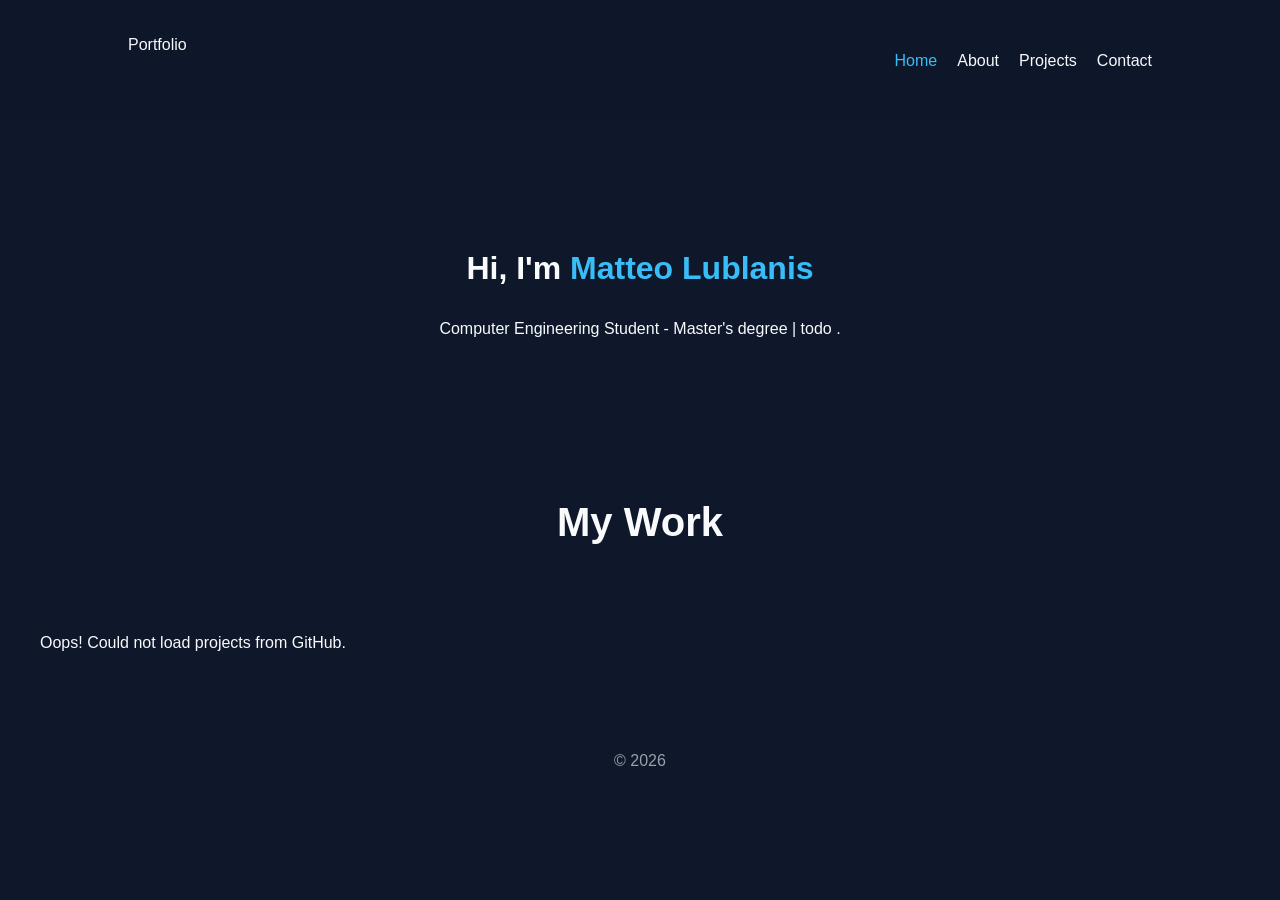
==== index.html @ 01027d6a "Fix navigation links in index.html" ====
<!DOCTYPE html>
<html lang="en">
<head>
    <meta charset="UTF-8">
    <meta name="viewport" content="width=device-width, initial-scale=1.0">
    <title>My Portfolio</title>
    <link rel="stylesheet" href="style.css">
</head>
<body>
    <nav>
        <div class="logo">Portfolio</div>
        <ul>
            <li><a href="index.html" class="highlight">Home</a></li>
            <li><a href="about.html">About</a></li>
            <li><a href="index.html">Projects</a></li>
            <li><a href="contact.html">Contact</a></li>
        </ul>
    </nav>

    <header id="about">
        <h1>Hi, I'm <span class="highlight">Matteo Lublanis</span></h1>
        <p>Computer Engineering Student - Master's degree | todo .</p>
    </header>

    <section id="projects">
        <h2>My Work</h2>
        <div id="project-grid" class="grid">
            <p class="loading">Fetching projects from external API...</p>
        </div>
    </section>

    <footer>
        <p>&copy; 2026 </p>
    </footer>

    <script src="script.js"></script>
</body>
</html>
---- style.css ----
:root {
    --bg: #0f172a;
    --card: #1e293b;
    --text: #f8fafc;
    --accent: #38bdf8;
}

#projects h2 {
    text-align: center;
    margin-bottom: 40px;
    font-size: 2.5rem;
}

body {
    font-family: 'Inter', sans-serif;
    background-color: var(--bg);
    color: var(--text);
    margin: 0;
    line-height: 1.6;
}

nav {
    display: flex;
    justify-content: space-between;
    padding: 2rem 10%;
    background: rgba(15, 23, 42, 0.9);
    position: sticky;
    top: 0;
}

nav ul { display: flex; list-style: none; gap: 20px; }
nav a { color: var(--text); text-decoration: none; font-weight: 500; }
nav a:hover { color: var(--accent); }

header {
    text-align: center;
    padding: 100px 20px;
}

.highlight { color: var(--accent); }

.grid {
    display: grid;
    grid-template-columns: repeat(auto-fit, minmax(300px, 1fr));
    gap: 30px;
    max-width: 1200px; 
    margin: 0 auto; 
    padding: 20px;
}

.card {
    background: var(--card);
    padding: 20px;
    border-radius: 12px;
    border: 1px solid #334155;
    transition: transform 0.3s ease;
}

.card:hover { transform: translateY(-5px); }

footer { text-align: center; padding: 40px; opacity: 0.6; }

.about-container {
    max-width: 900px;
    margin: 0 auto;
    padding: 60px 20px;
}

.about-hero {
    text-align: center;
    margin-bottom: 60px;
}

.bio-card {
    background: var(--card);
    padding: 40px;
    border-radius: 15px;
    border: 1px solid #334155;
    margin-bottom: 40px;
}

.skills-grid {
    display: grid;
    grid-template-columns: 1fr 1fr;
    gap: 20px;
}

.skill-category {
    background: rgba(56, 189, 248, 0.05);
    padding: 25px;
    border-radius: 12px;
    border: 1px dashed var(--accent);
}

.skill-category h3 {
    margin-top: 0;
    color: var(--accent);
}

.skill-category ul {
    list-style: "→ ";
    padding-left: 20px;
}

@media (max-width: 600px) {
    .skills-grid {
        grid-template-columns: 1fr;
    }
}
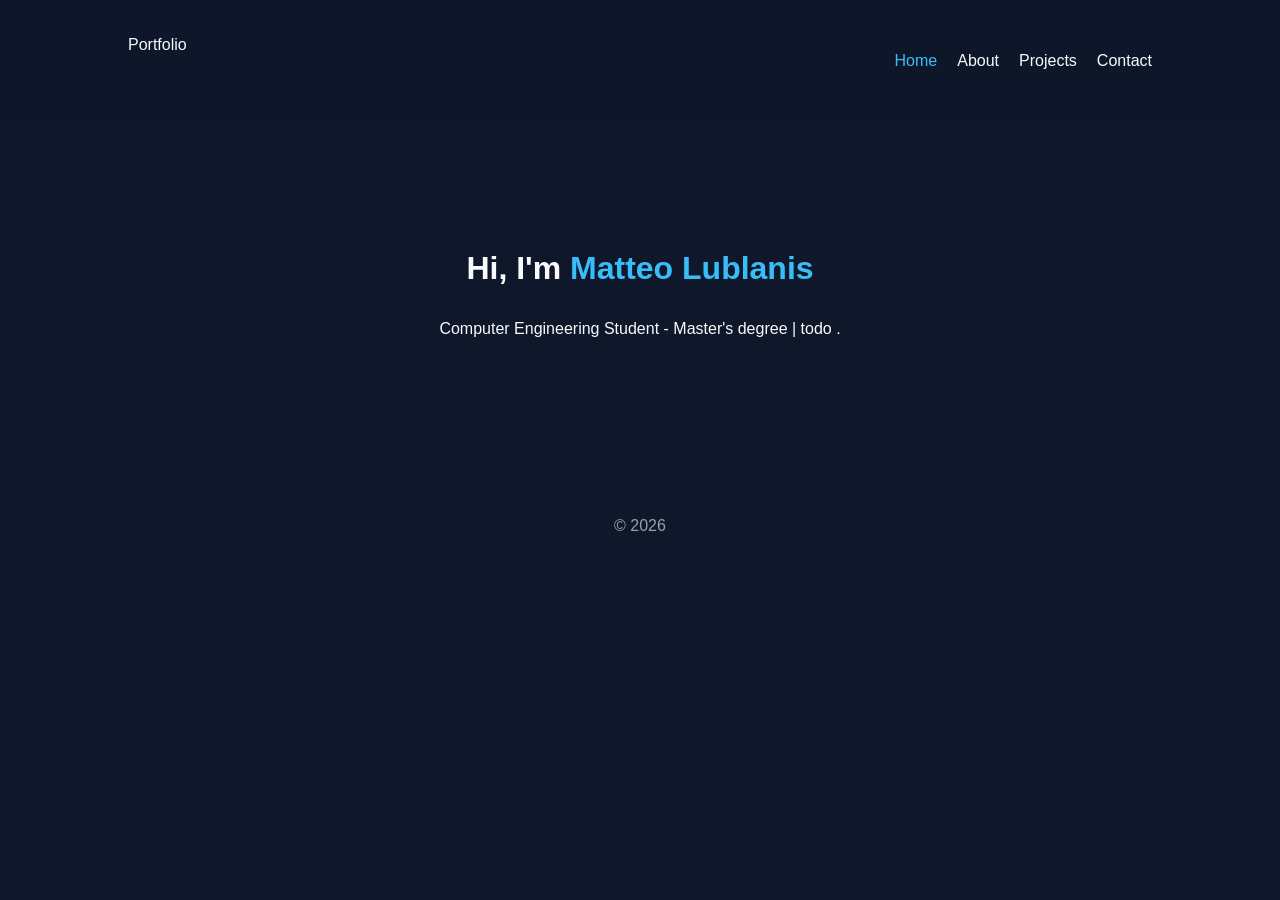
==== commit ab43407d: "Remove projects section from index.html Removed the projects section and loading message." ====
--- a/index.html
+++ b/index.html
@@ -21,14 +21,7 @@
         <h1>Hi, I'm <span class="highlight">Matteo Lublanis</span></h1>
         <p>Computer Engineering Student - Master's degree | todo .</p>
     </header>
-
-    <section id="projects">
-        <h2>My Work</h2>
-        <div id="project-grid" class="grid">
-            <p class="loading">Fetching projects from external API...</p>
-        </div>
-    </section>
-
+    
     <footer>
         <p>&copy; 2026 </p>
     </footer>
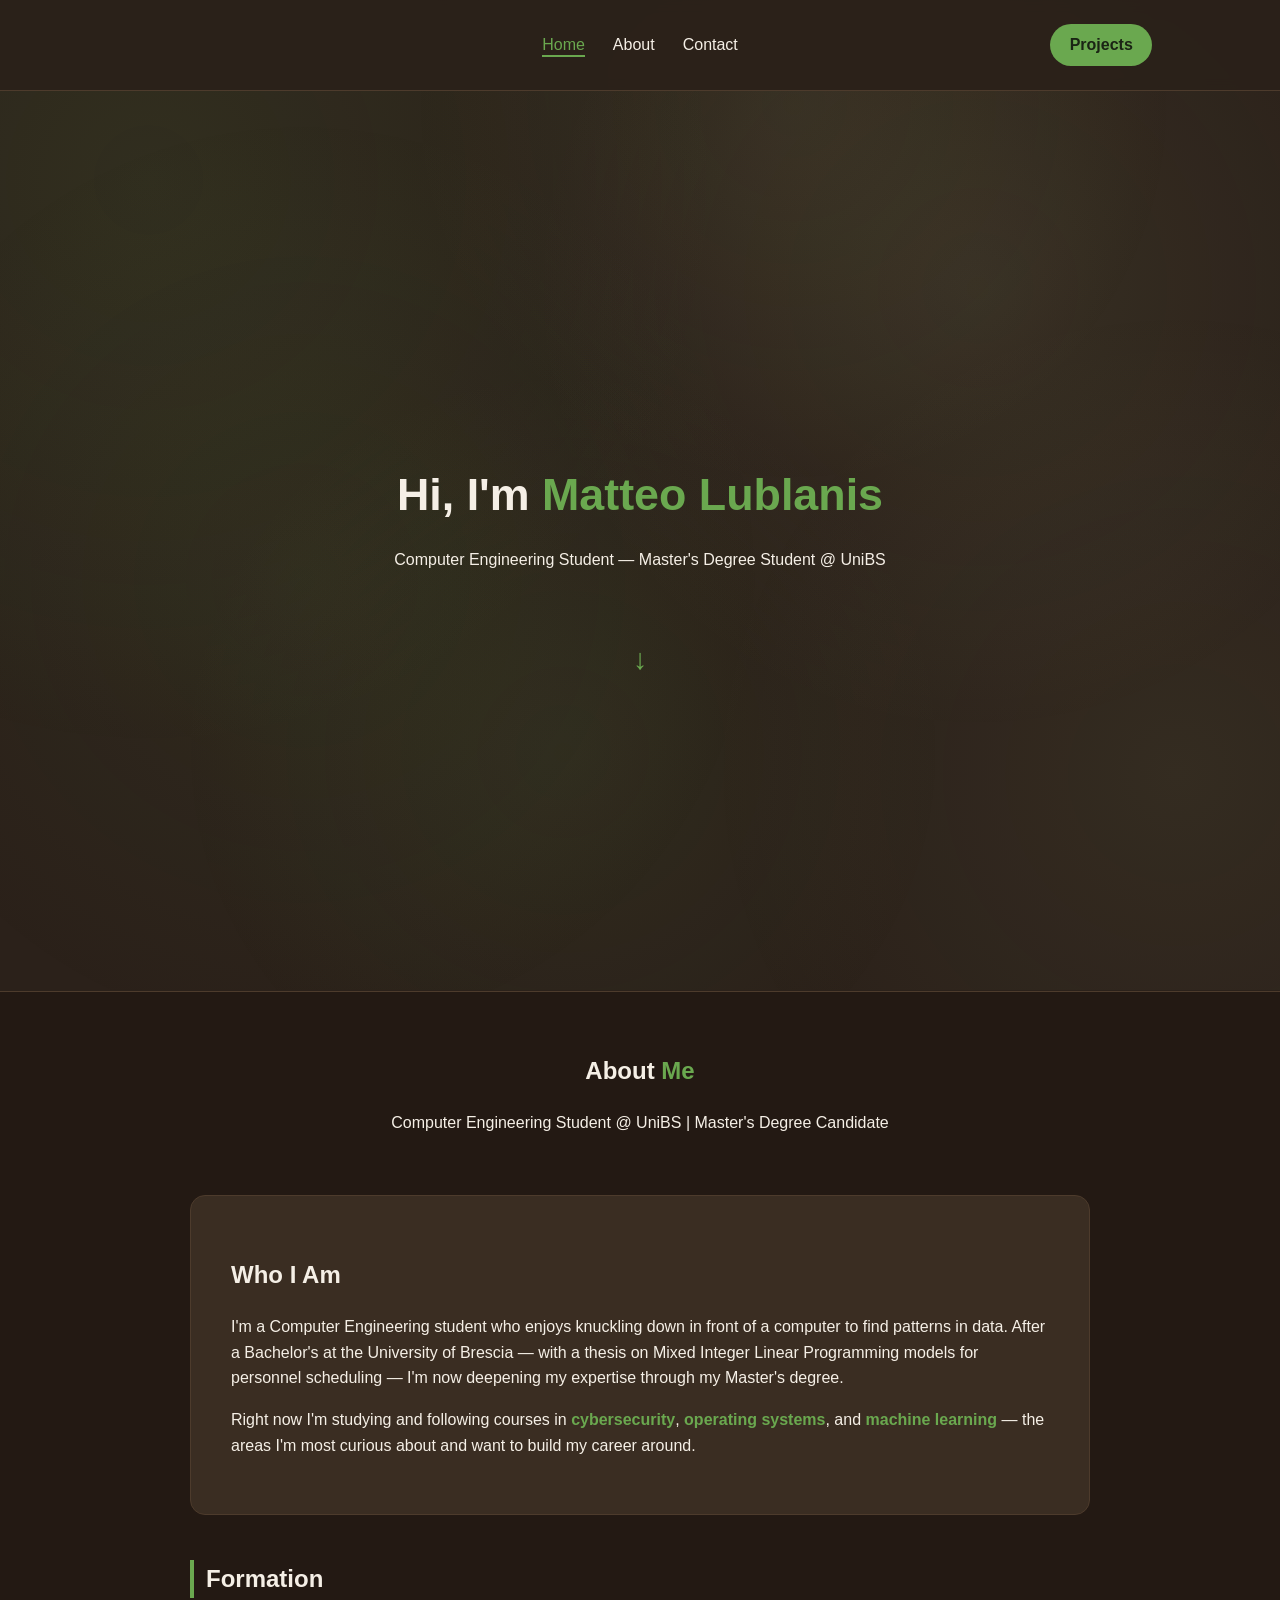
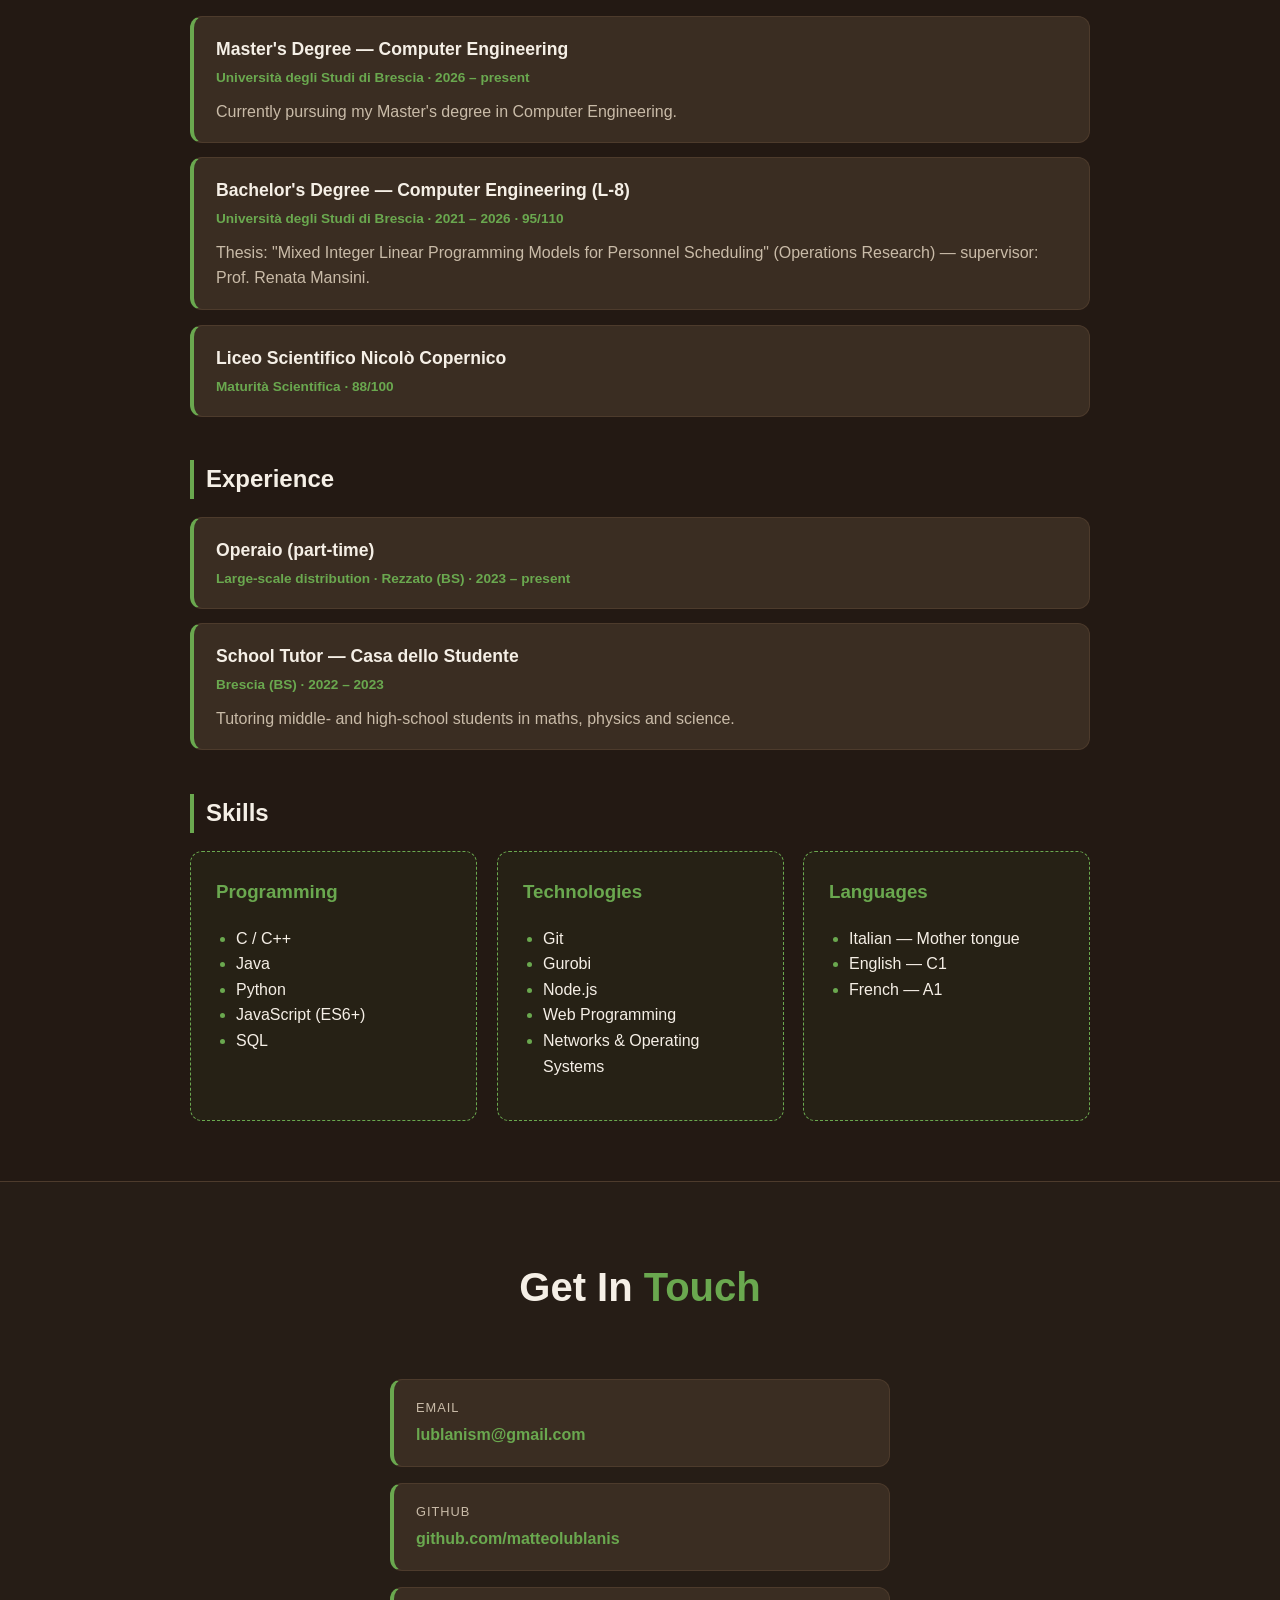
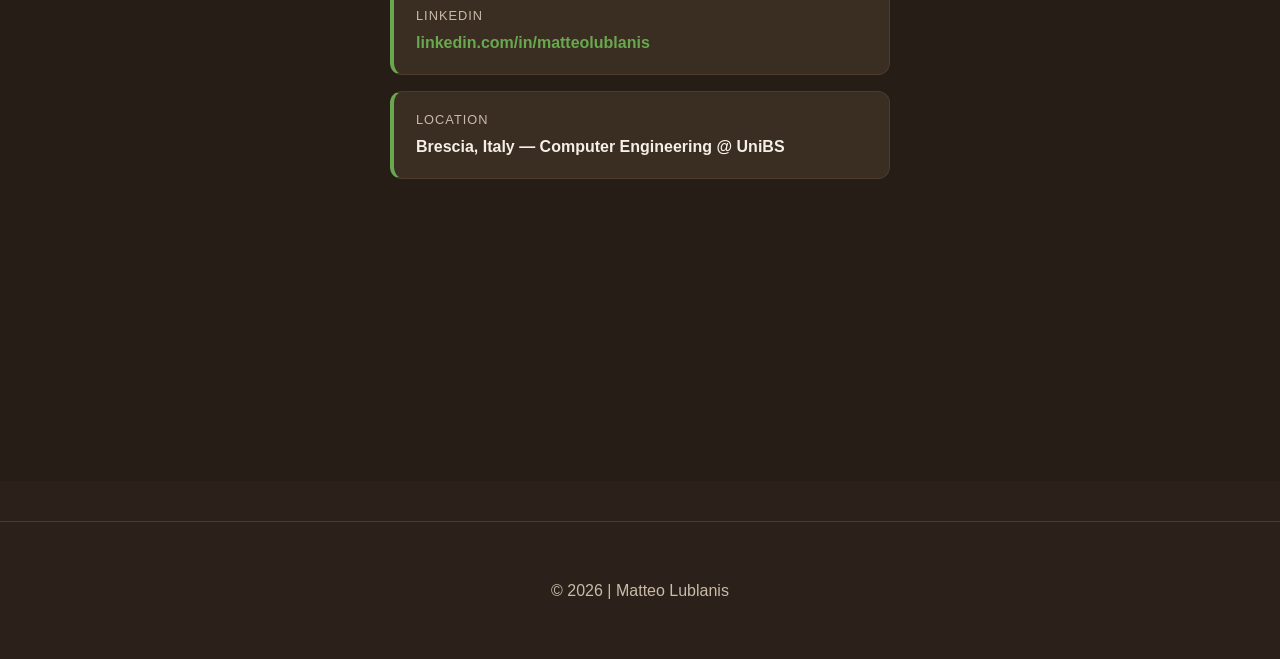
==== commit 74c3ad2f: "Modificato il portfolio: da rivedere stile grafico e sezione progetti da ampliare" ====
--- a/index.html
+++ b/index.html
@@ -1,31 +1,155 @@
-<!DOCTYPE html>
-<html lang="en">
-<head>
-    <meta charset="UTF-8">
-    <meta name="viewport" content="width=device-width, initial-scale=1.0">
-    <title>My Portfolio</title>
-    <link rel="stylesheet" href="style.css">
-</head>
-<body>
-    <nav>
-        <div class="logo">Portfolio</div>
-        <ul>
-            <li><a href="index.html" class="highlight">Home</a></li>
-            <li><a href="about.html">About</a></li>
-            <li><a href="index.html">Projects</a></li>
-            <li><a href="contact.html">Contact</a></li>
-        </ul>
-    </nav>
-
-    <header id="about">
-        <h1>Hi, I'm <span class="highlight">Matteo Lublanis</span></h1>
-        <p>Computer Engineering Student - Master's degree | todo .</p>
-    </header>
-    
-    <footer>
-        <p>&copy; 2026 </p>
-    </footer>
-
-    <script src="script.js"></script>
-</body>
-</html>
+<!DOCTYPE html>
+<html lang="en">
+<head>
+    <meta charset="UTF-8">
+    <meta name="viewport" content="width=device-width, initial-scale=1.0">
+    <title>Matteo Lublanis | Portfolio</title>
+    <link rel="stylesheet" href="style.css">
+</head>
+<body>
+    <a href="#home" class="skip-link">Skip to content</a>
+    <nav aria-label="Primary">
+        <ul>
+            <li><a href="#home" class="highlight" aria-current="true">Home</a></li>
+            <li><a href="#about">About</a></li>
+            <li><a href="#contact">Contact</a></li>
+        </ul>
+        <a href="projects.html" class="nav-btn">Projects</a>
+    </nav>
+
+    <header id="home" class="panel">
+        <div class="panel-inner hero-inner">
+            <h1>Hi, I'm <span class="highlight">Matteo Lublanis</span></h1>
+            <p>Computer Engineering Student — Master's Degree Student @ UniBS</p>
+            <a href="#about" class="scroll-cue" aria-label="Scroll to About">↓</a>
+        </div>
+    </header>
+
+    <main>
+        <!-- About -->
+        <section id="about" class="panel">
+            <div class="panel-inner">
+                <div class="about-hero">
+                    <h2>About <span class="highlight">Me</span></h2>
+                    <p>Computer Engineering Student @ UniBS | Master's Degree Candidate</p>
+                </div>
+
+                <div class="bio-card">
+                    <h2>Who I Am</h2>
+                    <p>
+                        I'm a Computer Engineering student who enjoys knuckling down in front of a
+                        computer to find patterns in data. After a Bachelor's at the
+                        University of Brescia — with a thesis on Mixed Integer Linear Programming models
+                        for personnel scheduling — I'm now deepening my expertise through my Master's degree.
+                    </p>
+                    <p>
+                        Right now I'm studying and following courses in <strong>cybersecurity</strong>,
+                        <strong>operating systems</strong>, and <strong>machine learning</strong> —
+                        the areas I'm most curious about and want to build my career around.
+                    </p>
+                </div>
+
+                <h3 class="section-label">Formation</h3>
+                <div class="entry-list">
+                    <div class="entry">
+                        <h4>Master's Degree — Computer Engineering</h4>
+                        <span class="meta">Università degli Studi di Brescia · 2026 – present</span>
+                        <p>Currently pursuing my Master's degree in Computer Engineering.</p>
+                    </div>
+                    <div class="entry">
+                        <h4>Bachelor's Degree — Computer Engineering (L-8)</h4>
+                        <span class="meta">Università degli Studi di Brescia · 2021 – 2026 · 95/110</span>
+                        <p>
+                            Thesis: "Mixed Integer Linear Programming Models for Personnel
+                            Scheduling" (Operations Research) — supervisor: Prof. Renata Mansini.
+                        </p>
+                    </div>
+                    <div class="entry">
+                        <h4>Liceo Scientifico Nicolò Copernico</h4>
+                        <span class="meta">Maturità Scientifica · 88/100</span>
+                    </div>
+                </div>
+
+                <h3 class="section-label">Experience</h3>
+                <div class="entry-list">
+                    <div class="entry">
+                        <h4>Operaio (part-time)</h4>
+                        <span class="meta">Large-scale distribution · Rezzato (BS) · 2023 – present</span>
+                    </div>
+                    <div class="entry">
+                        <h4>School Tutor — Casa dello Studente</h4>
+                        <span class="meta">Brescia (BS) · 2022 – 2023</span>
+                        <p>Tutoring middle- and high-school students in maths, physics and science.</p>
+                    </div>
+                </div>
+
+                <h3 class="section-label">Skills</h3>
+                <div class="skills-grid">
+                    <div class="skill-category">
+                        <h3>Programming</h3>
+                        <ul>
+                            <li>C / C++</li>
+                            <li>Java</li>
+                            <li>Python</li>
+                            <li>JavaScript (ES6+)</li>
+                            <li>SQL</li>
+                        </ul>
+                    </div>
+                    <div class="skill-category">
+                        <h3>Technologies</h3>
+                        <ul>
+                            <li>Git</li>
+                            <li>Gurobi</li>
+                            <li>Node.js</li>
+                            <li>Web Programming</li>
+                            <li>Networks &amp; Operating Systems</li>
+                        </ul>
+                    </div>
+                    <div class="skill-category">
+                        <h3>Languages</h3>
+                        <ul>
+                            <li>Italian — Mother tongue</li>
+                            <li>English — C1</li>
+                            <li>French — A1</li>
+                        </ul>
+                    </div>
+                </div>
+            </div>
+        </section>
+
+        <!-- Contact -->
+        <section id="contact" class="panel">
+            <div class="panel-inner">
+                <div class="about-hero">
+                    <h2>Get In <span class="highlight">Touch</span></h2>
+                </div>
+
+                <ul class="contact-list">
+                    <li>
+                        <span class="label">Email</span>
+                        <a href="mailto:lublanism@gmail.com">lublanism@gmail.com</a>
+                    </li>
+                    <li>
+                        <span class="label">GitHub</span>
+                        <a href="https://github.com/matteolublanis" target="_blank">github.com/matteolublanis</a>
+                    </li>
+                    <li>
+                        <span class="label">LinkedIn</span>
+                        <a href="https://linkedin.com/in/matteolublanis" target="_blank">linkedin.com/in/matteolublanis</a>
+                    </li>
+                    <li>
+                        <span class="label">Location</span>
+                        <span class="value">Brescia, Italy — Computer Engineering @ UniBS</span>
+                    </li>
+                </ul>
+            </div>
+        </section>
+    </main>
+
+    <footer>
+        <p>&copy; 2026 | Matteo Lublanis</p>
+    </footer>
+
+    <script src="anims.js"></script>
+</body>
+</html>
--- a/style.css
+++ b/style.css
@@ -1,109 +1,399 @@
-:root {
-    --bg: #0f172a;
-    --card: #1e293b;
-    --text: #f8fafc;
-    --accent: #38bdf8;
-}
-
-#projects h2 {
-    text-align: center;
-    margin-bottom: 40px;
-    font-size: 2.5rem;
-}
-
-body {
-    font-family: 'Inter', sans-serif;
-    background-color: var(--bg);
-    color: var(--text);
-    margin: 0;
-    line-height: 1.6;
-}
-
-nav {
-    display: flex;
-    justify-content: space-between;
-    padding: 2rem 10%;
-    background: rgba(15, 23, 42, 0.9);
-    position: sticky;
-    top: 0;
-}
-
-nav ul { display: flex; list-style: none; gap: 20px; }
-nav a { color: var(--text); text-decoration: none; font-weight: 500; }
-nav a:hover { color: var(--accent); }
-
-header {
-    text-align: center;
-    padding: 100px 20px;
-}
-
-.highlight { color: var(--accent); }
-
-.grid {
-    display: grid;
-    grid-template-columns: repeat(auto-fit, minmax(300px, 1fr));
-    gap: 30px;
-    max-width: 1200px; 
-    margin: 0 auto; 
-    padding: 20px;
-}
-
-.card {
-    background: var(--card);
-    padding: 20px;
-    border-radius: 12px;
-    border: 1px solid #334155;
-    transition: transform 0.3s ease;
-}
-
-.card:hover { transform: translateY(-5px); }
-
-footer { text-align: center; padding: 40px; opacity: 0.6; }
-
-.about-container {
-    max-width: 900px;
-    margin: 0 auto;
-    padding: 60px 20px;
-}
-
-.about-hero {
-    text-align: center;
-    margin-bottom: 60px;
-}
-
-.bio-card {
-    background: var(--card);
-    padding: 40px;
-    border-radius: 15px;
-    border: 1px solid #334155;
-    margin-bottom: 40px;
-}
-
-.skills-grid {
-    display: grid;
-    grid-template-columns: 1fr 1fr;
-    gap: 20px;
-}
-
-.skill-category {
-    background: rgba(56, 189, 248, 0.05);
-    padding: 25px;
-    border-radius: 12px;
-    border: 1px dashed var(--accent);
-}
-
-.skill-category h3 {
-    margin-top: 0;
-    color: var(--accent);
-}
-
-.skill-category ul {
-    list-style: "→ ";
-    padding-left: 20px;
-}
-
-@media (max-width: 600px) {
-    .skills-grid {
-        grid-template-columns: 1fr;
-    }
-}
+:root {
+    --bg: #2b211a;
+    --card: #3a2d22;
+    --text: #f5efe6;
+    --muted: #c9bba8;
+    --accent: #6aa84f;
+    --accent-dark: #4e7a3f;
+    --border: #4d3b2c;
+}
+
+#projects h2,
+#contact h2 {
+    text-align: center;
+    margin-bottom: 40px;
+    font-size: 2.5rem;
+}
+
+html {
+    scroll-behavior: smooth;
+    scroll-snap-type: y proximity;
+    scroll-padding-top: 90px;
+}
+
+body {
+    font-family: 'Inter', sans-serif;
+    background-color: var(--bg);
+    color: var(--text);
+    margin: 0;
+    line-height: 1.6;
+}
+
+.panel {
+    min-height: 100vh;
+    display: flex;
+    flex-direction: column;
+    justify-content: flex-start;
+    align-items: center;
+    box-sizing: border-box;
+    padding: 40px 20px 60px;
+    scroll-snap-align: start;
+}
+
+#home.panel { justify-content: center; padding-top: 90px; }
+
+.panel-inner {
+    width: 100%;
+    max-width: 900px;
+    margin: 0 auto;
+}
+
+#about { background: rgba(20, 14, 10, 0.35); }
+#contact { background: rgba(20, 14, 10, 0.18); }
+#about, #contact { border-top: 1px solid var(--border); }
+
+.scroll-cue {
+    display: inline-block;
+    margin-top: 48px;
+    font-size: 1.8rem;
+    color: var(--accent);
+    text-decoration: none;
+    animation: bob 1.8s ease-in-out infinite;
+}
+.scroll-cue:hover { color: var(--text); }
+
+@keyframes bob {
+    0%, 100% { transform: translateY(0); }
+    50%      { transform: translateY(8px); }
+}
+
+nav {
+    display: grid;
+    grid-template-columns: 1fr auto 1fr;
+    align-items: center;
+    padding: 1.5rem 10%;
+    background: rgba(43, 33, 26, 0.92);
+    border-bottom: 1px solid var(--border);
+    position: sticky;
+    top: 0;
+    z-index: 10;
+    backdrop-filter: blur(6px);
+}
+
+nav ul {
+    grid-column: 2;
+    justify-self: center;
+    display: flex;
+    list-style: none;
+    gap: 28px;
+    margin: 0;
+    padding: 0;
+}
+nav a.nav-btn { grid-column: 3; justify-self: end; }
+nav a {
+    color: var(--text);
+    text-decoration: none;
+    font-weight: 500;
+    position: relative;
+}
+nav a::after {
+    content: '';
+    position: absolute;
+    left: 0;
+    bottom: -4px;
+    width: 100%;
+    height: 2px;
+    background: var(--accent);
+    transform: scaleX(0);
+    transform-origin: left;
+    transition: transform 0.3s ease;
+}
+nav a:hover { color: var(--accent); }
+nav a:hover::after,
+nav a.highlight::after { transform: scaleX(1); }
+
+/* Projects button (top right) */
+nav a.nav-btn {
+    background: var(--accent);
+    color: #1a2414;
+    padding: 0.5rem 1.2rem;
+    border-radius: 999px;
+    font-weight: 600;
+    transition: background 0.25s ease, transform 0.25s ease, box-shadow 0.25s ease;
+}
+nav a.nav-btn::after { display: none; }
+nav a.nav-btn:hover {
+    color: #ffffff;
+    background: var(--accent-dark);
+    transform: translateY(-2px);
+    box-shadow: 0 6px 16px rgba(106, 168, 79, 0.3);
+}
+nav a.nav-btn.active { background: var(--accent-dark); color: #ffffff; }
+
+a:focus-visible {
+    outline: 2px solid var(--accent);
+    outline-offset: 3px;
+    border-radius: 4px;
+}
+nav a.nav-btn:focus-visible { outline-offset: 4px; }
+
+.skip-link {
+    position: absolute;
+    left: 12px;
+    top: -100px;
+    background: var(--accent);
+    color: #1a2414;
+    font-weight: 600;
+    padding: 10px 18px;
+    border-radius: 8px;
+    text-decoration: none;
+    z-index: 100;
+    transition: top 0.2s ease;
+}
+.skip-link:focus { top: 12px; }
+
+header {
+    text-align: center;
+    padding: 100px 20px;
+}
+
+header h1 {
+    font-size: 2.8rem;
+    margin-bottom: 0.5rem;
+    animation: fadeUp 0.8s ease both;
+}
+
+header p {
+    animation: fadeUp 0.8s ease 0.15s both;
+}
+
+.about-hero {
+    animation: fadeUp 0.8s ease both;
+}
+
+@keyframes fadeUp {
+    from { opacity: 0; transform: translateY(20px); }
+    to   { opacity: 1; transform: none; }
+}
+
+body::before,
+body::after {
+    content: '';
+    position: fixed;
+    inset: -10%;
+    pointer-events: none;
+    z-index: -1;
+}
+
+body::before {
+    background:
+        radial-gradient(circle at 18% 25%, rgba(106, 168, 79, 0.10), transparent 38%),
+        radial-gradient(circle at 72% 35%, rgba(206, 220, 150, 0.08), transparent 34%),
+        radial-gradient(circle at 45% 78%, rgba(106, 168, 79, 0.08), transparent 32%);
+    animation: dapple-a 26s ease-in-out infinite;
+}
+
+body::after {
+    background:
+        radial-gradient(circle at 60% 18%, rgba(180, 200, 120, 0.07), transparent 30%),
+        radial-gradient(circle at 28% 62%, rgba(106, 168, 79, 0.07), transparent 36%),
+        radial-gradient(circle at 85% 80%, rgba(206, 220, 150, 0.06), transparent 30%);
+    animation: dapple-b 34s ease-in-out infinite;
+}
+
+@keyframes dapple-a {
+    0%   { transform: translate(-2%, -1%) scale(1);    opacity: 0.55; }
+    50%  { transform: translate(2.5%, 1.5%) scale(1.08); opacity: 1;   }
+    100% { transform: translate(-2%, -1%) scale(1);    opacity: 0.55; }
+}
+
+@keyframes dapple-b {
+    0%   { transform: translate(1.5%, 1%) scale(1.05); opacity: 0.4;  }
+    50%  { transform: translate(-2%, -1.5%) scale(1);  opacity: 0.85; }
+    100% { transform: translate(1.5%, 1%) scale(1.05); opacity: 0.4;  }
+}
+
+.reveal {
+    opacity: 0;
+    transform: translateY(24px);
+    transition: opacity 0.6s ease, transform 0.6s ease;
+    will-change: opacity, transform;
+}
+.reveal.visible {
+    opacity: 1;
+    transform: none;
+}
+
+.highlight { color: var(--accent); }
+
+.grid {
+    display: grid;
+    grid-template-columns: repeat(auto-fit, minmax(300px, 1fr));
+    gap: 30px;
+    max-width: 1200px;
+    margin: 0 auto;
+    padding: 20px;
+}
+
+.card {
+    background: var(--card);
+    padding: 24px;
+    border-radius: 12px;
+    border: 1px solid var(--border);
+    border-left: 4px solid var(--accent);
+    transition: transform 0.3s ease, border-color 0.3s ease;
+}
+
+.card h3 { margin-top: 0; color: var(--text); }
+.card p { color: var(--muted); }
+
+.card:hover { transform: translateY(-5px); border-left-color: var(--accent-dark); }
+
+.tag {
+    display: inline-block;
+    font-size: 0.75rem;
+    background: rgba(106, 168, 79, 0.15);
+    color: var(--accent);
+    border: 1px solid var(--accent-dark);
+    padding: 3px 10px;
+    border-radius: 999px;
+    margin: 4px 6px 0 0;
+}
+
+.card-link {
+    display: inline-block;
+    margin-top: 16px;
+    color: var(--accent);
+    text-decoration: none;
+    font-weight: bold;
+}
+.card-link:hover { color: var(--text); }
+
+footer {
+    text-align: center;
+    padding: 40px;
+    color: var(--muted);
+    border-top: 1px solid var(--border);
+    margin-top: 40px;
+}
+
+.about-container {
+    max-width: 900px;
+    margin: 0 auto;
+    padding: 60px 20px;
+}
+
+.about-hero {
+    text-align: center;
+    margin-bottom: 60px;
+}
+
+.bio-card {
+    background: var(--card);
+    padding: 40px;
+    border-radius: 15px;
+    border: 1px solid var(--border);
+    margin-bottom: 40px;
+}
+
+.bio-card strong { color: var(--accent); font-weight: 600; }
+
+/* Section sub-headings inside About (Formation, Experience, Skills) */
+.section-label {
+    width: 100%;
+    font-size: 1.5rem;
+    margin: 44px 0 18px;
+    padding-left: 12px;
+    border-left: 4px solid var(--accent);
+}
+
+/* Education / experience entries */
+.entry-list { margin-bottom: 8px; }
+
+.entry {
+    background: var(--card);
+    border: 1px solid var(--border);
+    border-left: 4px solid var(--accent);
+    border-radius: 12px;
+    padding: 18px 22px;
+    margin-bottom: 14px;
+    transition: transform 0.3s ease, border-color 0.3s ease;
+}
+.entry:hover { transform: translateX(5px); border-left-color: var(--accent-dark); }
+.entry h4 { margin: 0 0 4px; font-size: 1.1rem; }
+.entry .meta { display: block; color: var(--accent); font-size: 0.85rem; font-weight: 600; }
+.entry p { margin: 10px 0 0; color: var(--muted); }
+
+.skills-grid {
+    display: grid;
+    grid-template-columns: repeat(auto-fit, minmax(220px, 1fr));
+    gap: 20px;
+}
+
+.skill-category {
+    background: rgba(106, 168, 79, 0.06);
+    padding: 25px;
+    border-radius: 12px;
+    border: 1px dashed var(--accent);
+}
+
+.skill-category h3 {
+    margin-top: 0;
+    color: var(--accent);
+}
+
+.skill-category ul {
+    list-style: disc;
+    padding-left: 20px;
+}
+.skill-category li::marker { color: var(--accent); }
+
+.contact-list {
+    list-style: none;
+    padding: 0;
+    max-width: 500px;
+    margin: 0 auto;
+}
+
+.contact-list li {
+    background: var(--card);
+    border: 1px solid var(--border);
+    border-left: 4px solid var(--accent);
+    border-radius: 12px;
+    padding: 18px 22px;
+    margin-bottom: 16px;
+    transition: transform 0.3s ease;
+}
+
+.contact-list li:hover { transform: translateX(5px); }
+
+.contact-list .label {
+    display: block;
+    font-size: 0.8rem;
+    text-transform: uppercase;
+    letter-spacing: 1px;
+    color: var(--muted);
+    margin-bottom: 4px;
+}
+
+.contact-list a { color: var(--accent); text-decoration: none; font-weight: 600; }
+.contact-list a:hover { color: var(--text); }
+.contact-list span.value { font-weight: 600; }
+
+@media (max-width: 600px) {
+    .skills-grid {
+        grid-template-columns: 1fr;
+    }
+    nav { padding: 1.5rem 5%; }
+}
+
+@media (prefers-reduced-motion: reduce) {
+    html { scroll-behavior: auto; }
+    body::before, body::after { animation: none; opacity: 0.7; }
+    .reveal { opacity: 1; transform: none; transition: none; }
+    header h1, header p, .about-hero { animation: none; }
+    .scroll-cue { animation: none; }
+    nav a::after { transition: none; }
+    .card, .card:hover,
+    .contact-list li, .contact-list li:hover { transform: none; transition: none; }
+}
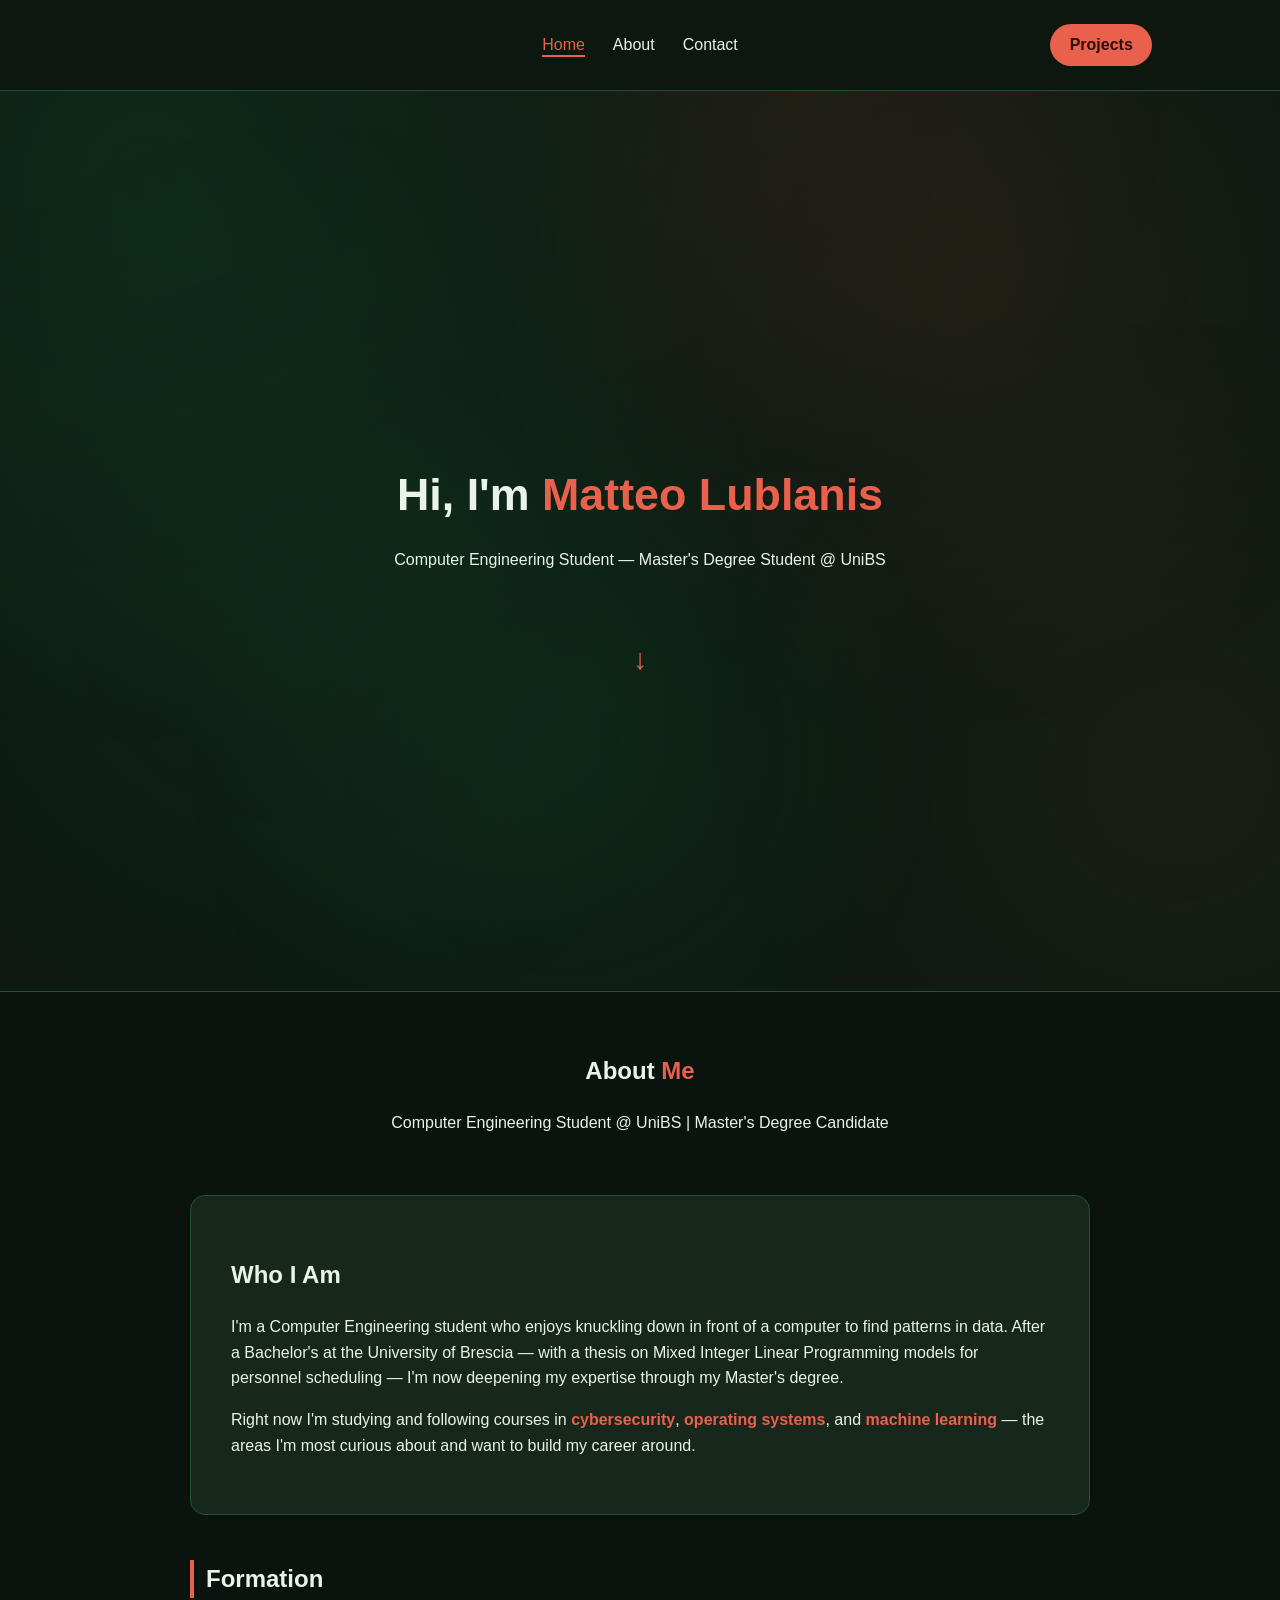
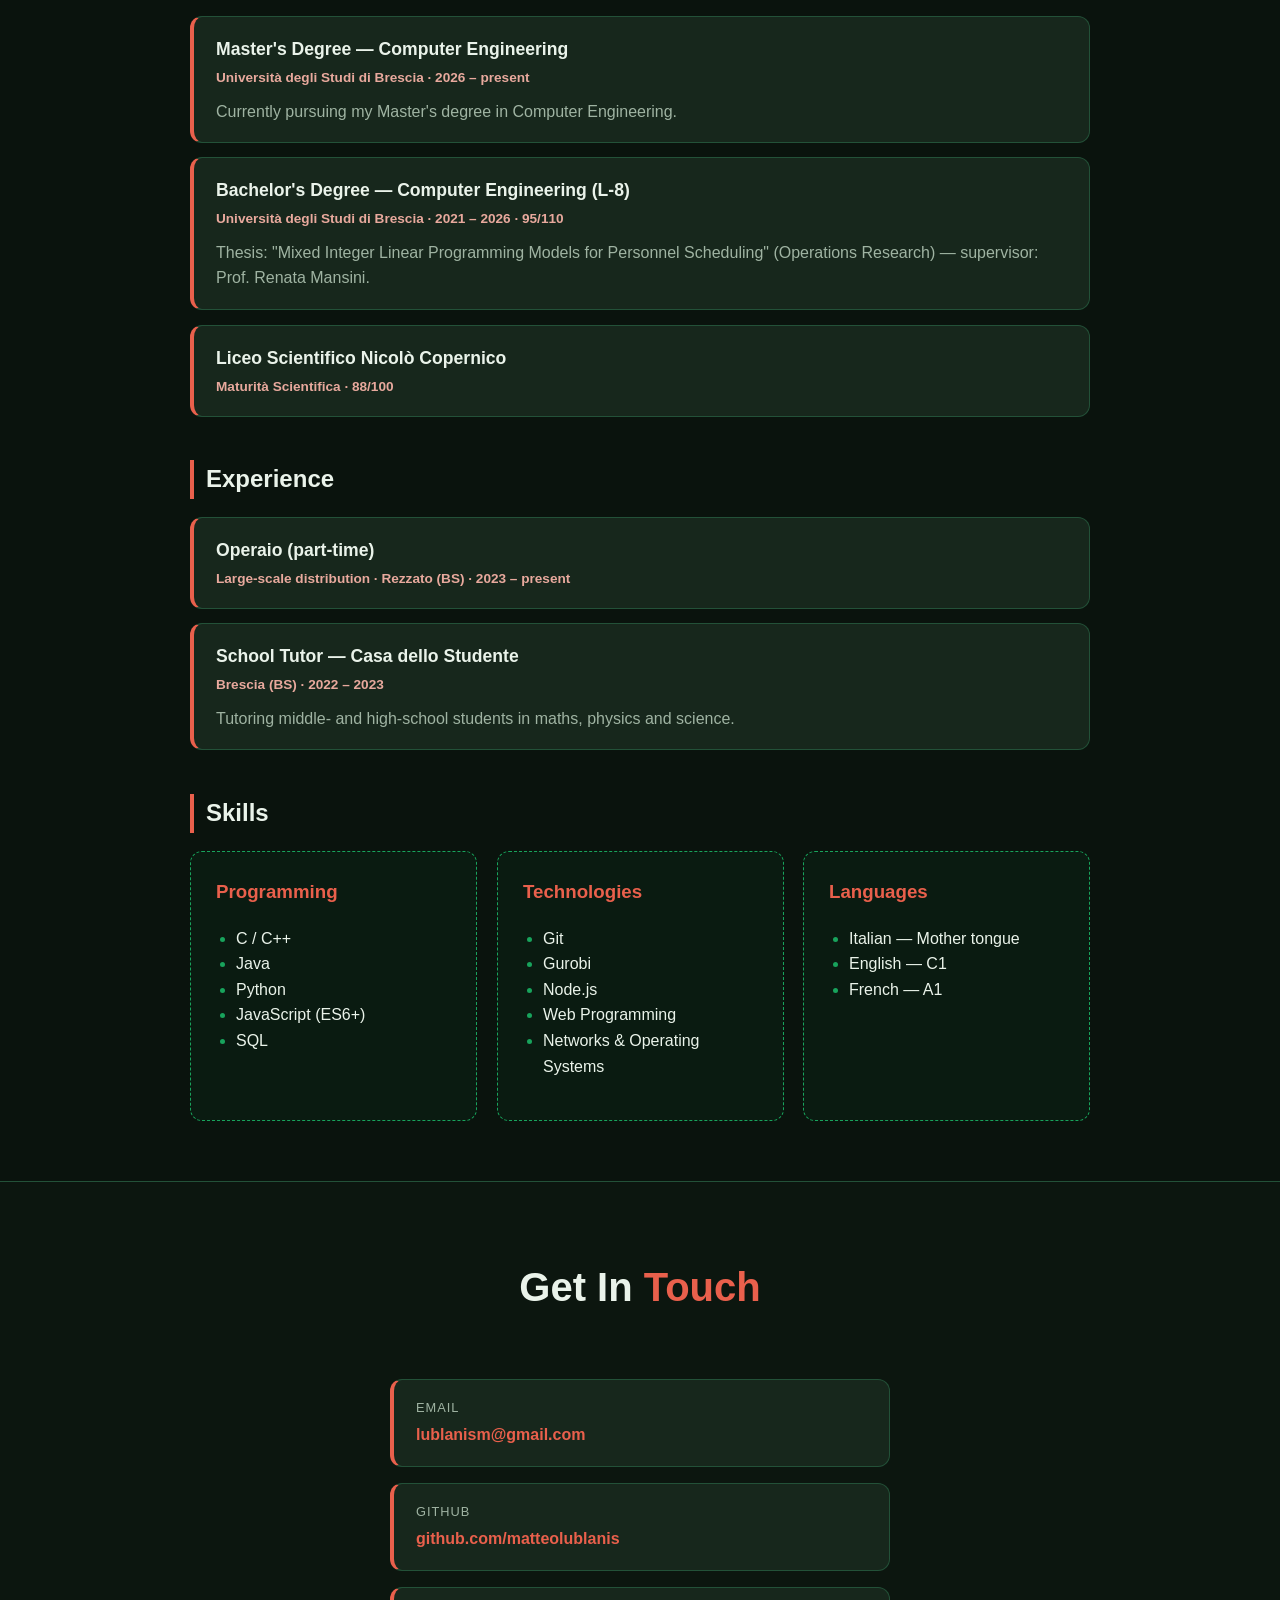
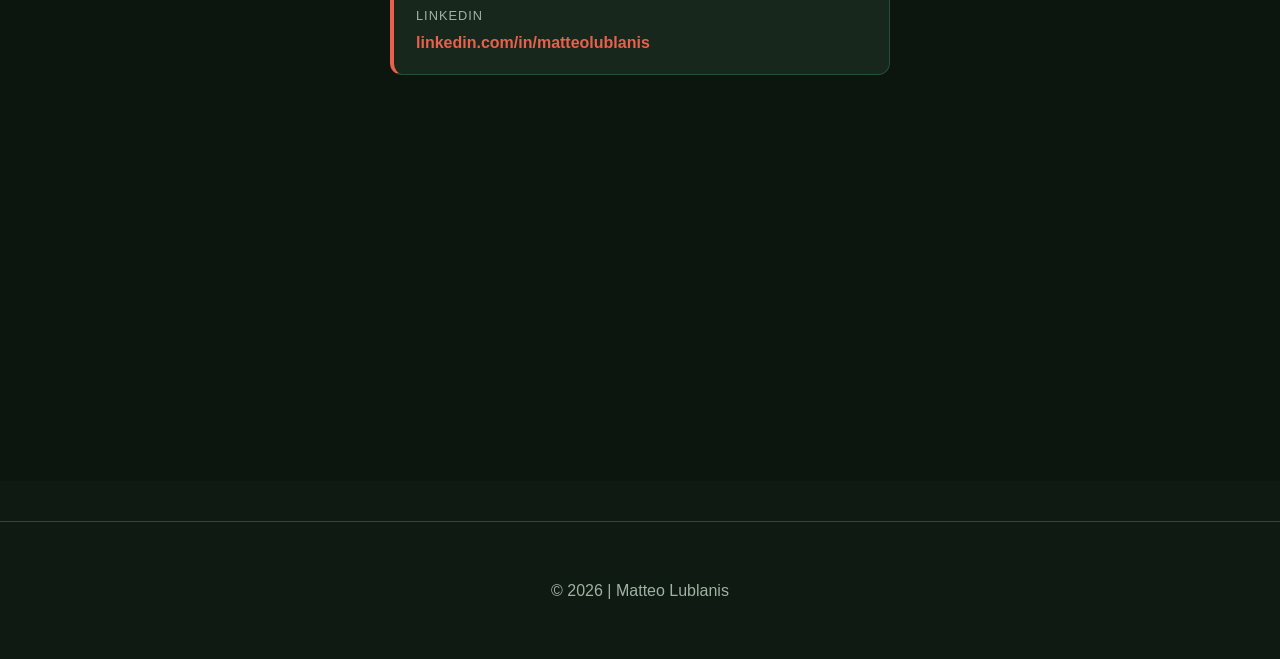
==== commit c90efd61: "Cambiata palette" ====
--- a/index.html
+++ b/index.html
@@ -117,7 +117,6 @@
             </div>
         </section>
 
-        <!-- Contact -->
         <section id="contact" class="panel">
             <div class="panel-inner">
                 <div class="about-hero">
@@ -137,10 +136,6 @@
                         <span class="label">LinkedIn</span>
                         <a href="https://linkedin.com/in/matteolublanis" target="_blank">linkedin.com/in/matteolublanis</a>
                     </li>
-                    <li>
-                        <span class="label">Location</span>
-                        <span class="value">Brescia, Italy — Computer Engineering @ UniBS</span>
-                    </li>
                 </ul>
             </div>
         </section>
--- a/style.css
+++ b/style.css
@@ -1,11 +1,14 @@
 :root {
-    --bg: #2b211a;
-    --card: #3a2d22;
-    --text: #f5efe6;
-    --muted: #c9bba8;
-    --accent: #6aa84f;
-    --accent-dark: #4e7a3f;
-    --border: #4d3b2c;
+    --bg: #0e1a12;        /* deep forest green */
+    --card: #17271c;     
+    --text: #eaf3ea;      
+    --muted: #9fb3a2;    
+    --accent: #18a35c;   
+    --accent-dark: #176b4a;
+    --border: #235138;
+    --coral: #e9604c;
+    --coral-dark: #cf4d3a;
+    --coral-soft: #e8a99d;  /* salmon — secondary text */
 }
 
 #projects h2,
@@ -48,15 +51,15 @@
     margin: 0 auto;
 }
 
-#about { background: rgba(20, 14, 10, 0.35); }
-#contact { background: rgba(20, 14, 10, 0.18); }
+#about { background: rgba(5, 12, 8, 0.4); }
+#contact { background: rgba(5, 12, 8, 0.2); }
 #about, #contact { border-top: 1px solid var(--border); }
 
 .scroll-cue {
     display: inline-block;
     margin-top: 48px;
     font-size: 1.8rem;
-    color: var(--accent);
+    color: var(--coral);
     text-decoration: none;
     animation: bob 1.8s ease-in-out infinite;
 }
@@ -72,7 +75,7 @@
     grid-template-columns: 1fr auto 1fr;
     align-items: center;
     padding: 1.5rem 10%;
-    background: rgba(43, 33, 26, 0.92);
+    background: rgba(12, 23, 16, 0.92);
     border-bottom: 1px solid var(--border);
     position: sticky;
     top: 0;
@@ -103,32 +106,33 @@
     bottom: -4px;
     width: 100%;
     height: 2px;
-    background: var(--accent);
+    background: var(--coral);
     transform: scaleX(0);
     transform-origin: left;
     transition: transform 0.3s ease;
 }
-nav a:hover { color: var(--accent); }
+nav a:hover { color: var(--coral); }
 nav a:hover::after,
 nav a.highlight::after { transform: scaleX(1); }
 
-/* Projects button (top right) */
 nav a.nav-btn {
-    background: var(--accent);
-    color: #1a2414;
+    background: var(--coral);
+    color: #2a0f0a;
     padding: 0.5rem 1.2rem;
     border-radius: 999px;
     font-weight: 600;
     transition: background 0.25s ease, transform 0.25s ease, box-shadow 0.25s ease;
 }
+
 nav a.nav-btn::after { display: none; }
+
 nav a.nav-btn:hover {
     color: #ffffff;
-    background: var(--accent-dark);
+    background: var(--coral-dark);
     transform: translateY(-2px);
-    box-shadow: 0 6px 16px rgba(106, 168, 79, 0.3);
-}
-nav a.nav-btn.active { background: var(--accent-dark); color: #ffffff; }
+    box-shadow: 0 6px 16px rgba(255, 122, 102, 0.3);
+}
+nav a.nav-btn.active { background: var(--coral-dark); color: #ffffff; }
 
 a:focus-visible {
     outline: 2px solid var(--accent);
@@ -187,17 +191,17 @@
 
 body::before {
     background:
-        radial-gradient(circle at 18% 25%, rgba(106, 168, 79, 0.10), transparent 38%),
-        radial-gradient(circle at 72% 35%, rgba(206, 220, 150, 0.08), transparent 34%),
-        radial-gradient(circle at 45% 78%, rgba(106, 168, 79, 0.08), transparent 32%);
+        radial-gradient(circle at 18% 25%, rgba(24, 163, 92, 0.12), transparent 38%),
+        radial-gradient(circle at 72% 35%, rgba(233, 96, 76, 0.07), transparent 34%),
+        radial-gradient(circle at 45% 78%, rgba(24, 163, 92, 0.09), transparent 32%);
     animation: dapple-a 26s ease-in-out infinite;
 }
 
 body::after {
     background:
-        radial-gradient(circle at 60% 18%, rgba(180, 200, 120, 0.07), transparent 30%),
-        radial-gradient(circle at 28% 62%, rgba(106, 168, 79, 0.07), transparent 36%),
-        radial-gradient(circle at 85% 80%, rgba(206, 220, 150, 0.06), transparent 30%);
+        radial-gradient(circle at 60% 18%, rgba(233, 96, 76, 0.06), transparent 30%),
+        radial-gradient(circle at 28% 62%, rgba(24, 163, 92, 0.08), transparent 36%),
+        radial-gradient(circle at 85% 80%, rgba(233, 96, 76, 0.05), transparent 30%);
     animation: dapple-b 34s ease-in-out infinite;
 }
 
@@ -224,7 +228,7 @@
     transform: none;
 }
 
-.highlight { color: var(--accent); }
+.highlight { color: var(--coral); }
 
 .grid {
     display: grid;
@@ -240,21 +244,21 @@
     padding: 24px;
     border-radius: 12px;
     border: 1px solid var(--border);
-    border-left: 4px solid var(--accent);
+    border-left: 4px solid var(--coral);
     transition: transform 0.3s ease, border-color 0.3s ease;
 }
 
 .card h3 { margin-top: 0; color: var(--text); }
 .card p { color: var(--muted); }
 
-.card:hover { transform: translateY(-5px); border-left-color: var(--accent-dark); }
+.card:hover { transform: translateY(-5px); border-left-color: var(--coral-dark); }
 
 .tag {
     display: inline-block;
     font-size: 0.75rem;
-    background: rgba(106, 168, 79, 0.15);
-    color: var(--accent);
-    border: 1px solid var(--accent-dark);
+    background: rgba(233, 96, 76, 0.12);
+    color: var(--coral);
+    border: 1px solid var(--coral-dark);
     padding: 3px 10px;
     border-radius: 999px;
     margin: 4px 6px 0 0;
@@ -263,7 +267,7 @@
 .card-link {
     display: inline-block;
     margin-top: 16px;
-    color: var(--accent);
+    color: var(--coral);
     text-decoration: none;
     font-weight: bold;
 }
@@ -296,32 +300,30 @@
     margin-bottom: 40px;
 }
 
-.bio-card strong { color: var(--accent); font-weight: 600; }
-
-/* Section sub-headings inside About (Formation, Experience, Skills) */
+.bio-card strong { color: var(--coral); font-weight: 600; }
+
 .section-label {
     width: 100%;
     font-size: 1.5rem;
     margin: 44px 0 18px;
     padding-left: 12px;
-    border-left: 4px solid var(--accent);
-}
-
-/* Education / experience entries */
+    border-left: 4px solid var(--coral);
+}
+
 .entry-list { margin-bottom: 8px; }
 
 .entry {
     background: var(--card);
     border: 1px solid var(--border);
-    border-left: 4px solid var(--accent);
+    border-left: 4px solid var(--coral);
     border-radius: 12px;
     padding: 18px 22px;
     margin-bottom: 14px;
     transition: transform 0.3s ease, border-color 0.3s ease;
 }
-.entry:hover { transform: translateX(5px); border-left-color: var(--accent-dark); }
+.entry:hover { transform: translateX(5px); border-left-color: var(--coral-dark); }
 .entry h4 { margin: 0 0 4px; font-size: 1.1rem; }
-.entry .meta { display: block; color: var(--accent); font-size: 0.85rem; font-weight: 600; }
+.entry .meta { display: block; color: var(--coral-soft); font-size: 0.85rem; font-weight: 600; }
 .entry p { margin: 10px 0 0; color: var(--muted); }
 
 .skills-grid {
@@ -331,7 +333,7 @@
 }
 
 .skill-category {
-    background: rgba(106, 168, 79, 0.06);
+    background: rgba(24, 163, 92, 0.06);
     padding: 25px;
     border-radius: 12px;
     border: 1px dashed var(--accent);
@@ -339,7 +341,7 @@
 
 .skill-category h3 {
     margin-top: 0;
-    color: var(--accent);
+    color: var(--coral);
 }
 
 .skill-category ul {
@@ -358,7 +360,7 @@
 .contact-list li {
     background: var(--card);
     border: 1px solid var(--border);
-    border-left: 4px solid var(--accent);
+    border-left: 4px solid var(--coral);
     border-radius: 12px;
     padding: 18px 22px;
     margin-bottom: 16px;
@@ -376,7 +378,7 @@
     margin-bottom: 4px;
 }
 
-.contact-list a { color: var(--accent); text-decoration: none; font-weight: 600; }
+.contact-list a { color: var(--coral); text-decoration: none; font-weight: 600; }
 .contact-list a:hover { color: var(--text); }
 .contact-list span.value { font-weight: 600; }
 
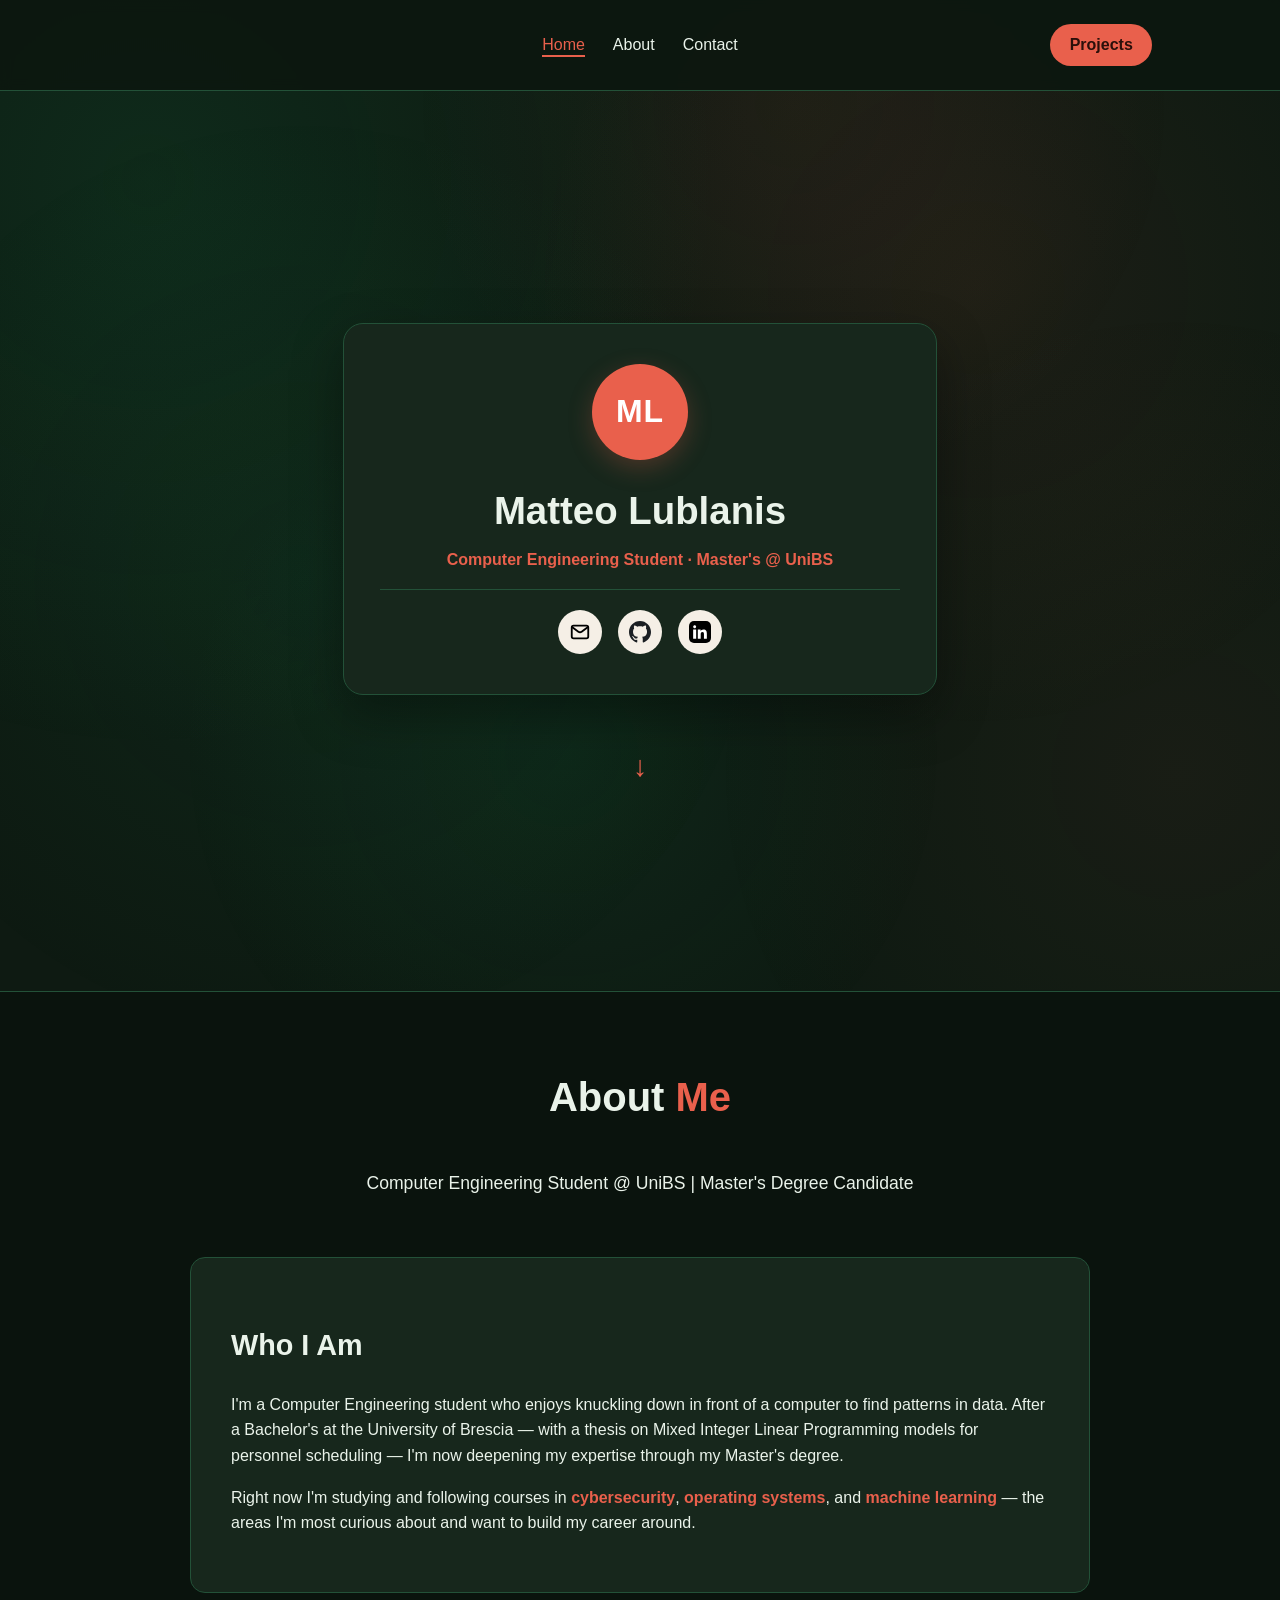
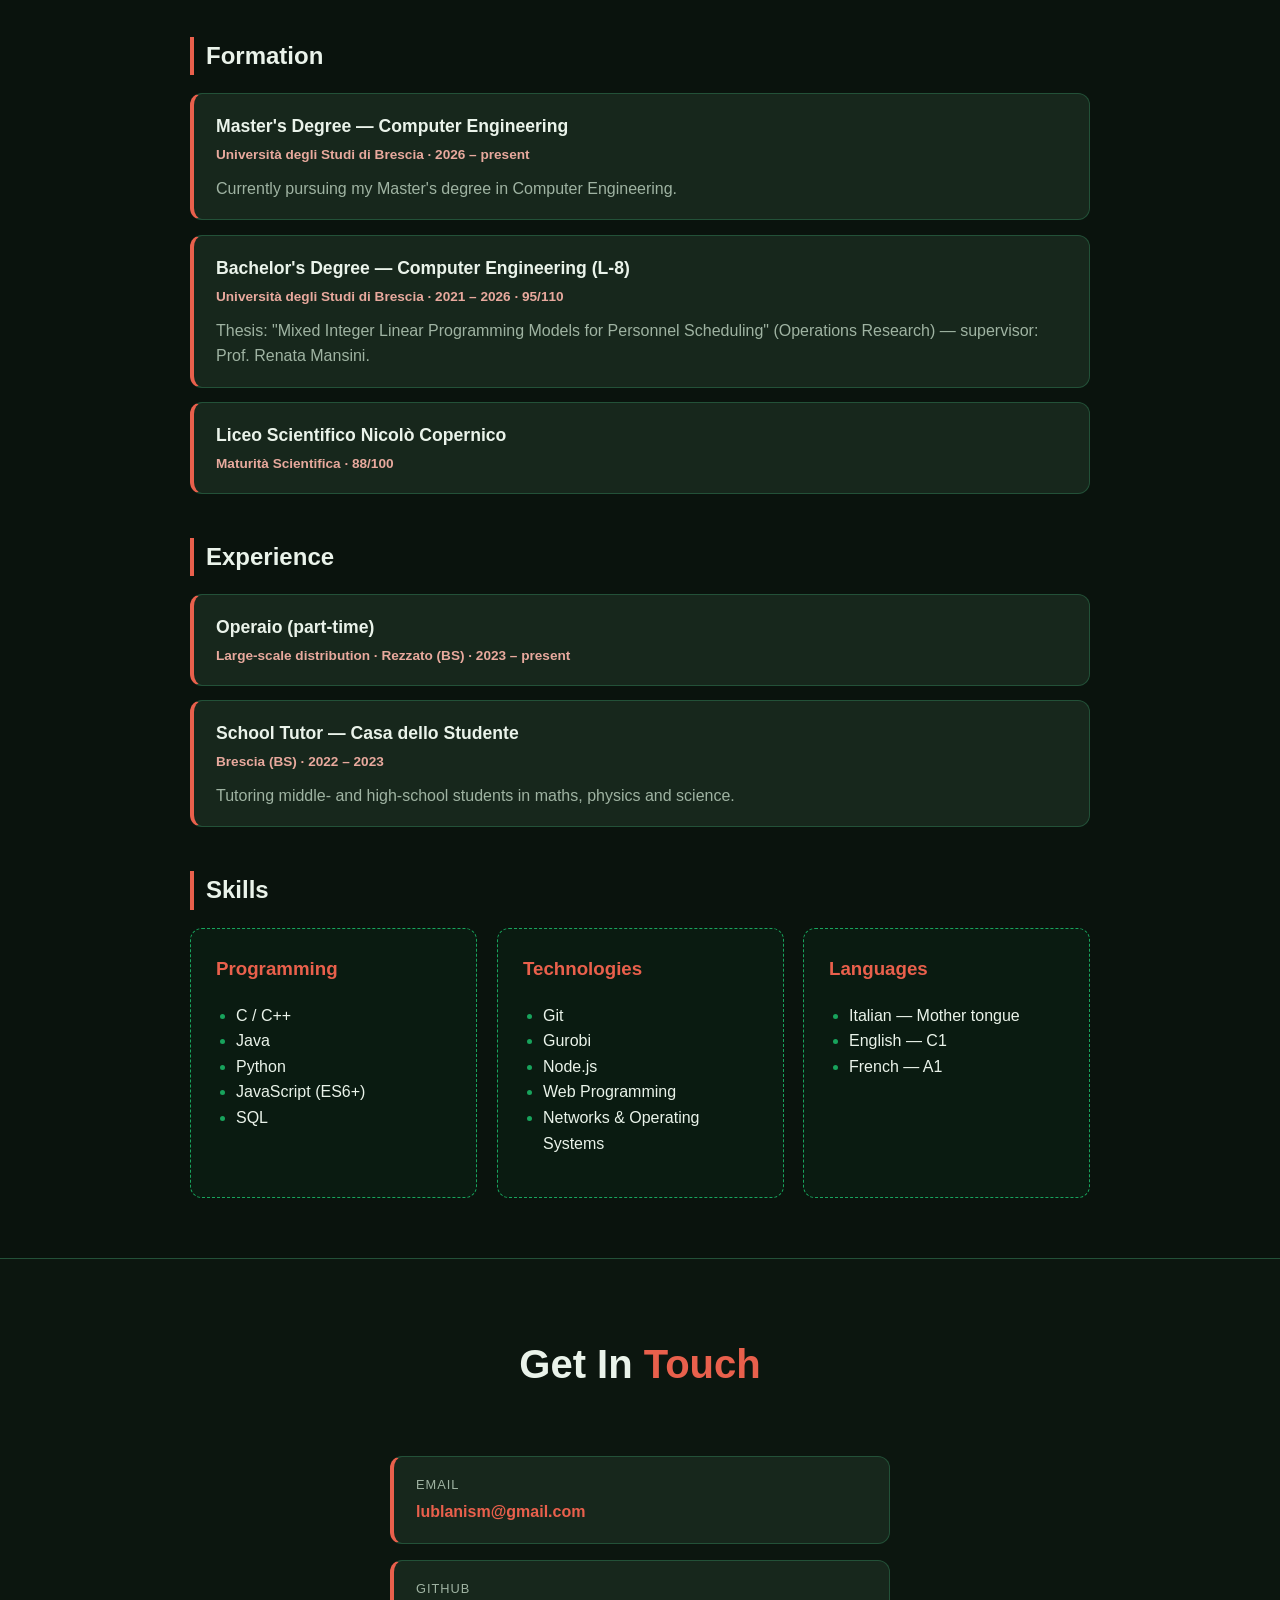
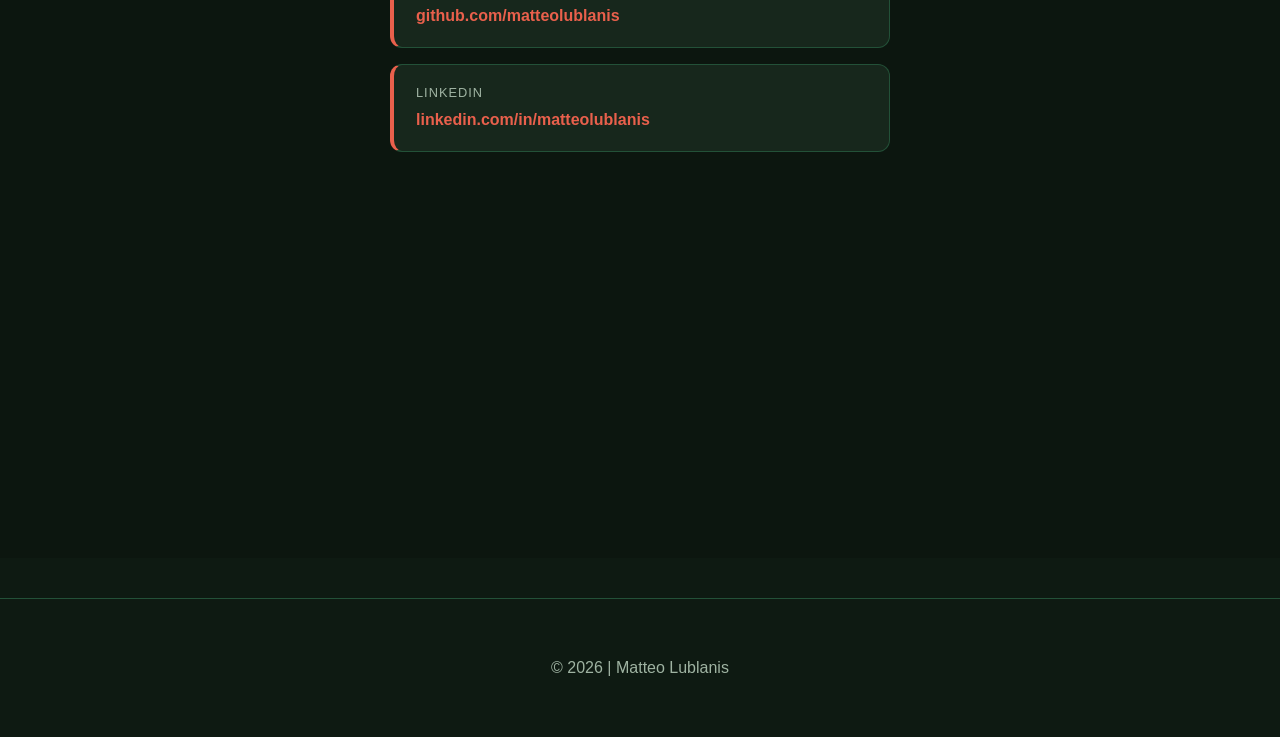
==== commit 99f336f4: "Modificata Homepage" ====
--- a/index.html
+++ b/index.html
@@ -18,11 +18,23 @@
     </nav>
 
     <header id="home" class="panel">
-        <div class="panel-inner hero-inner">
-            <h1>Hi, I'm <span class="highlight">Matteo Lublanis</span></h1>
-            <p>Computer Engineering Student — Master's Degree Student @ UniBS</p>
-            <a href="#about" class="scroll-cue" aria-label="Scroll to About">↓</a>
+        <div class="hero-card">
+            <div class="hero-avatar" aria-hidden="true">ML</div>
+            <h1>Matteo Lublanis</h1>
+            <p class="hero-role">Computer Engineering Student · Master's @ UniBS</p>
+            <div class="hero-socials">
+                <a class="social" href="mailto:lublanism@gmail.com" aria-label="Email">
+                    <img src="icons/email-svgrepo-com.svg" alt="Email" width="22" height="22">
+                </a>
+                <a class="social" href="https://github.com/matteolublanis" target="_blank" rel="noopener" aria-label="GitHub">
+                    <img src="icons/Octicons-mark-github.svg" alt="GitHub" width="22" height="22">
+                </a>
+                <a class="social" href="https://linkedin.com/in/matteolublanis" target="_blank" rel="noopener" aria-label="LinkedIn">
+                    <img src="icons/linkedin-square-icon.svg" alt="LinkedIn" width="22" height="22">
+                </a>
+            </div>
         </div>
+        <a href="#about" class="scroll-cue" aria-label="Scroll to About">↓</a>
     </header>
 
     <main>
--- a/style.css
+++ b/style.css
@@ -1,5 +1,5 @@
 :root {
-    --bg: #0e1a12;        /* deep forest green */
+    --bg: #0e1a12;
     --card: #17271c;     
     --text: #eaf3ea;      
     --muted: #9fb3a2;    
@@ -8,15 +8,19 @@
     --border: #235138;
     --coral: #e9604c;
     --coral-dark: #cf4d3a;
-    --coral-soft: #e8a99d;  /* salmon — secondary text */
-}
-
+    --coral-soft: #e8a99d;  
+}
+
+.about-hero h2,
 #projects h2,
 #contact h2 {
     text-align: center;
     margin-bottom: 40px;
-    font-size: 2.5rem;
-}
+    font-size: clamp(1.8rem, 5vw, 2.5rem);
+}
+
+.bio-card h2 { font-size: clamp(1.4rem, 4vw, 1.8rem); }
+.hero-inner p, .about-hero p { font-size: clamp(0.95rem, 2.6vw, 1.1rem); }
 
 html {
     scroll-behavior: smooth;
@@ -30,6 +34,7 @@
     color: var(--text);
     margin: 0;
     line-height: 1.6;
+    overflow-x: hidden;
 }
 
 .panel {
@@ -162,7 +167,7 @@
 }
 
 header h1 {
-    font-size: 2.8rem;
+    font-size: clamp(2rem, 6vw, 2.8rem);
     margin-bottom: 0.5rem;
     animation: fadeUp 0.8s ease both;
 }
@@ -178,6 +183,109 @@
 @keyframes fadeUp {
     from { opacity: 0; transform: translateY(20px); }
     to   { opacity: 1; transform: none; }
+}
+
+.hero-card {
+    background: var(--card);
+    border: 1px solid var(--border);
+    border-radius: 20px;
+    padding: 40px 36px;
+    max-width: 520px;
+    width: 100%;
+    text-align: center;
+    box-shadow: 0 20px 50px rgba(0, 0, 0, 0.35);
+    animation: fadeUp 0.8s ease both;
+}
+
+.hero-avatar {
+    width: 96px;
+    height: 96px;
+    margin: 0 auto 20px;
+    border-radius: 50%;
+    display: grid;
+    place-items: center;
+    font-size: 2rem;
+    font-weight: 700;
+    letter-spacing: 1px;
+    color: #ffffff;
+    background: #e9604c;
+    box-shadow: 0 8px 24px rgba(233, 96, 76, 0.25);
+}
+
+.hero-card h1 {
+    font-size: clamp(1.8rem, 5vw, 2.4rem);
+    margin: 0 0 6px;
+    animation: none;
+}
+
+.hero-role {
+    color: var(--coral);
+    font-weight: 600;
+    margin: 0 0 16px;
+    animation: none;
+}
+
+.hero-tagline {
+    color: var(--muted);
+    margin: 0 0 28px;
+    animation: none;
+}
+
+.hero-actions {
+    display: flex;
+    gap: 14px;
+    justify-content: center;
+    flex-wrap: wrap;
+    margin-bottom: 24px;
+}
+
+.btn-primary,
+.btn-outline {
+    padding: 0.62rem 1.4rem;
+    border-radius: 999px;
+    font-weight: 600;
+    text-decoration: none;
+    transition: background 0.25s ease, color 0.25s ease, transform 0.25s ease, box-shadow 0.25s ease;
+}
+.btn-primary {
+    background: var(--coral);
+    color: #2a0f0a;
+}
+.btn-primary:hover {
+    background: var(--coral-dark);
+    color: #ffffff;
+    transform: translateY(-2px);
+    box-shadow: 0 6px 16px rgba(233, 96, 76, 0.3);
+}
+.btn-outline {
+    border: 1px solid var(--accent);
+    color: var(--text);
+}
+.btn-outline:hover {
+    background: rgba(24, 163, 92, 0.12);
+    transform: translateY(-2px);
+}
+
+.hero-socials {
+    display: flex;
+    gap: 16px;
+    justify-content: center;
+    border-top: 1px solid var(--border);
+    padding-top: 20px;
+}
+.social {
+    width: 44px;
+    height: 44px;
+    display: grid;
+    place-items: center;
+    border-radius: 50%;
+    background: #f5efe6;
+    transition: transform 0.25s ease, box-shadow 0.25s ease;
+}
+.social img { width: 22px; height: 22px; display: block; }
+.social:hover {
+    transform: translateY(-3px);
+    box-shadow: 0 6px 16px rgba(233, 96, 76, 0.35);
 }
 
 body::before,
@@ -304,7 +412,7 @@
 
 .section-label {
     width: 100%;
-    font-size: 1.5rem;
+    font-size: clamp(1.25rem, 3.5vw, 1.5rem);
     margin: 44px 0 18px;
     padding-left: 12px;
     border-left: 4px solid var(--coral);
@@ -382,11 +490,40 @@
 .contact-list a:hover { color: var(--text); }
 .contact-list span.value { font-weight: 600; }
 
+@media (max-width: 768px) {
+    nav { padding: 1.1rem 6%; }
+    nav ul { gap: 20px; }
+    .panel { padding: 32px 18px 48px; }
+    .bio-card { padding: 28px 22px; }
+    .about-container { padding: 40px 18px; }
+}
+
 @media (max-width: 600px) {
-    .skills-grid {
-        grid-template-columns: 1fr;
+    html { scroll-padding-top: 130px; }
+
+    nav {
+        display: flex;
+        flex-direction: column;
+        gap: 12px;
+        padding: 0.9rem 5%;
     }
-    nav { padding: 1.5rem 5%; }
+    nav ul { gap: 18px; flex-wrap: wrap; justify-content: center; }
+    nav a.nav-btn { justify-self: auto; }
+
+    #home.panel { padding-top: 120px; }
+    .panel { padding: 28px 16px 40px; }
+    .hero-card { padding: 30px 22px; }
+    .hero-avatar { width: 80px; height: 80px; font-size: 1.7rem; }
+    .bio-card { padding: 22px 18px; }
+    .entry { padding: 16px 18px; }
+
+    .skills-grid { grid-template-columns: 1fr; }
+    .grid { grid-template-columns: 1fr; padding: 10px; }
+}
+
+@media (max-width: 380px) {
+    nav ul { gap: 12px; }
+    nav a { font-size: 0.95rem; }
 }
 
 @media (prefers-reduced-motion: reduce) {
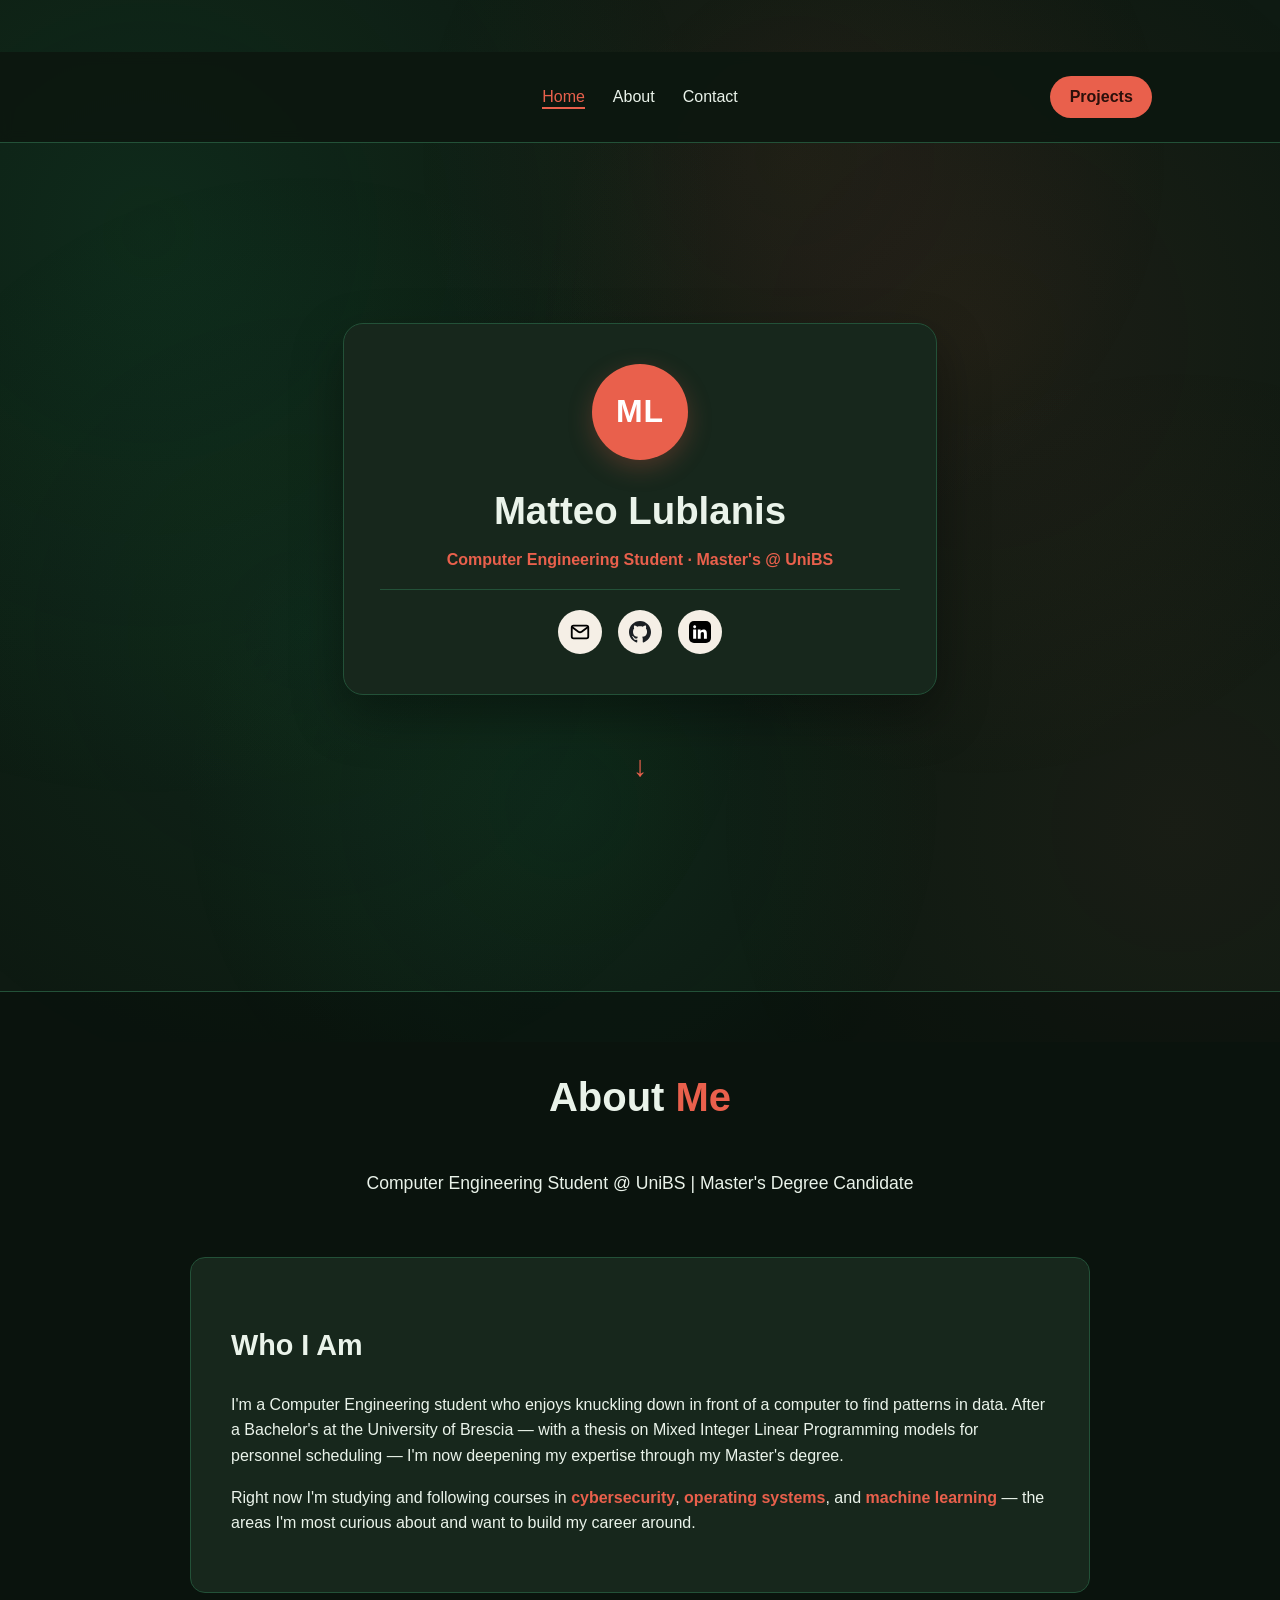
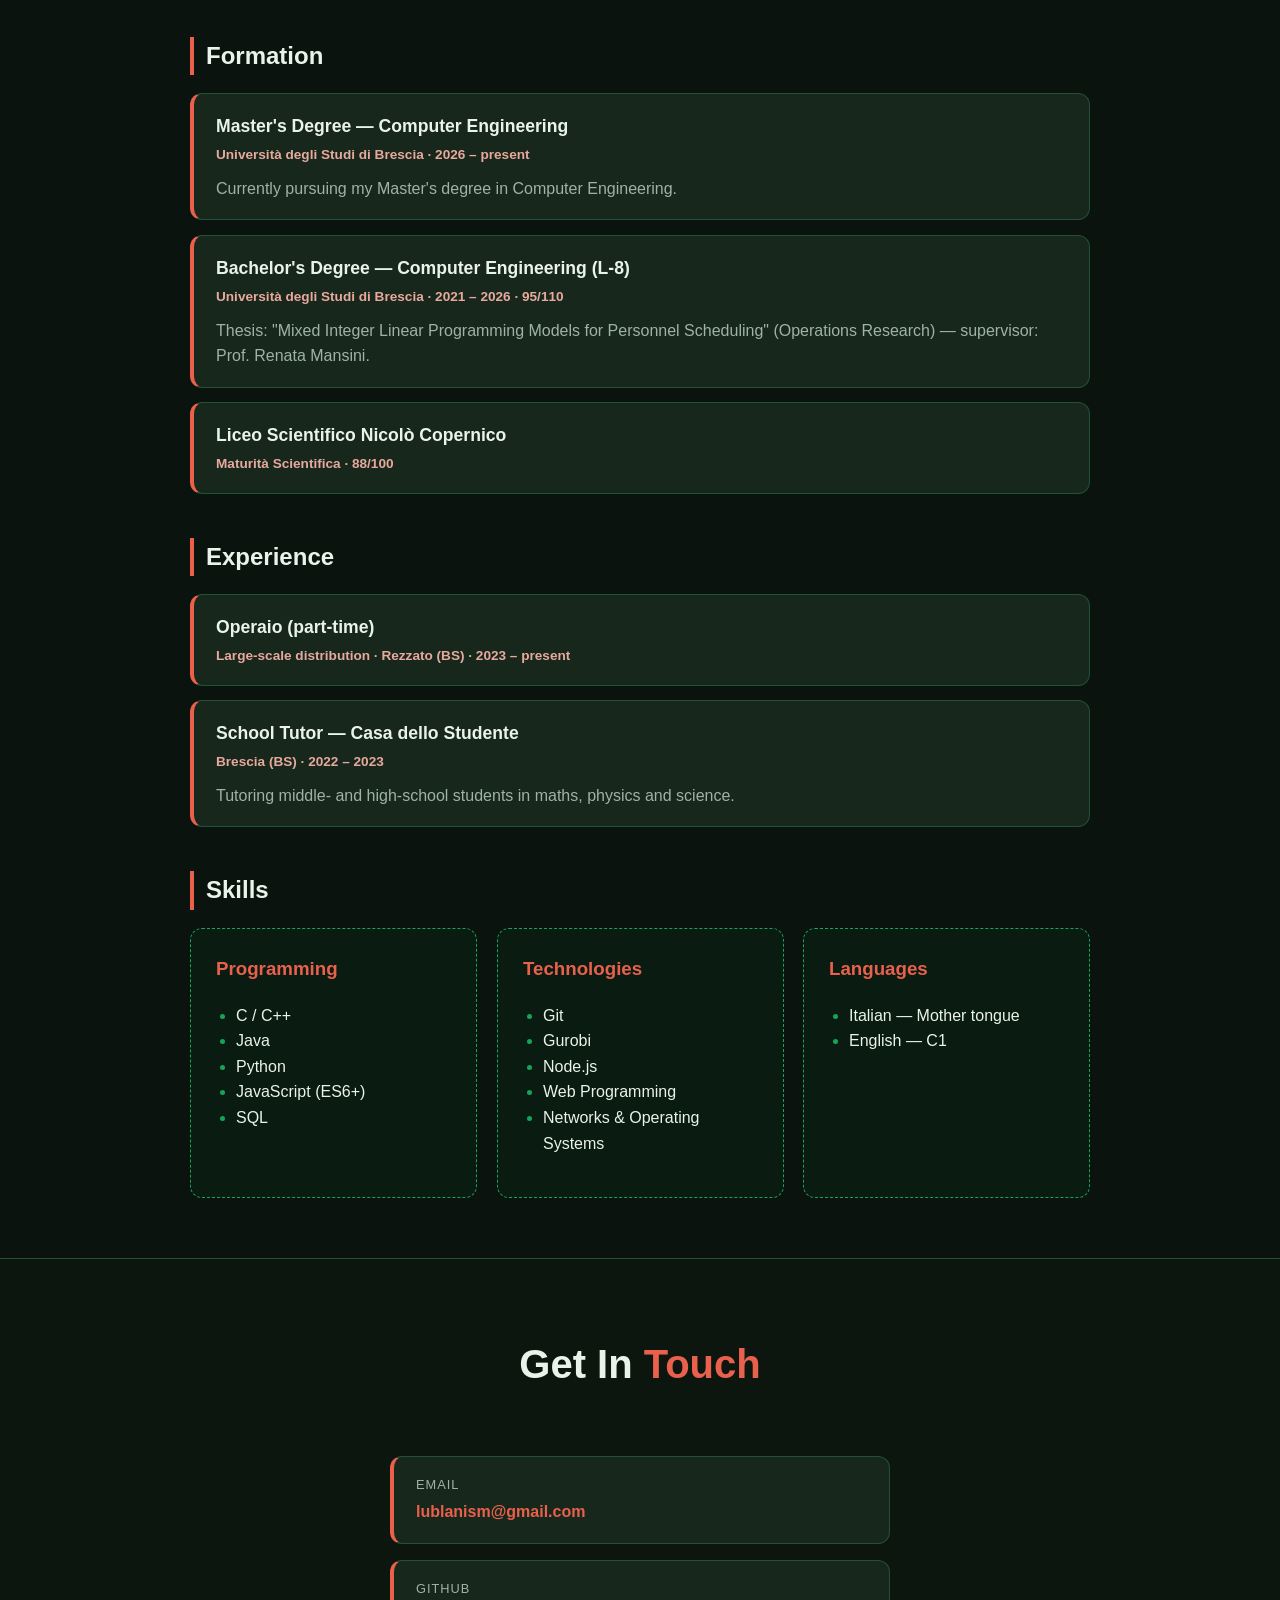
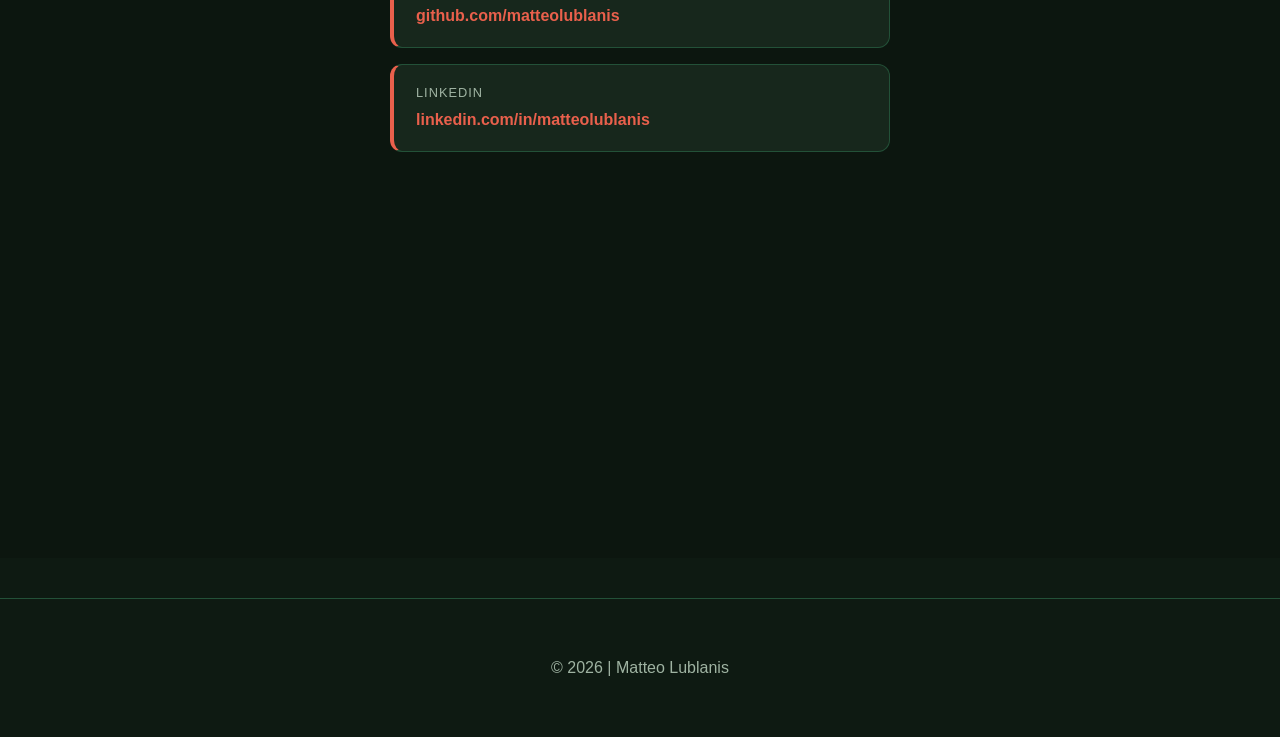
==== commit b978c312: "More honest" ====
--- a/index.html
+++ b/index.html
@@ -122,7 +122,6 @@
                         <ul>
                             <li>Italian — Mother tongue</li>
                             <li>English — C1</li>
-                            <li>French — A1</li>
                         </ul>
                     </div>
                 </div>
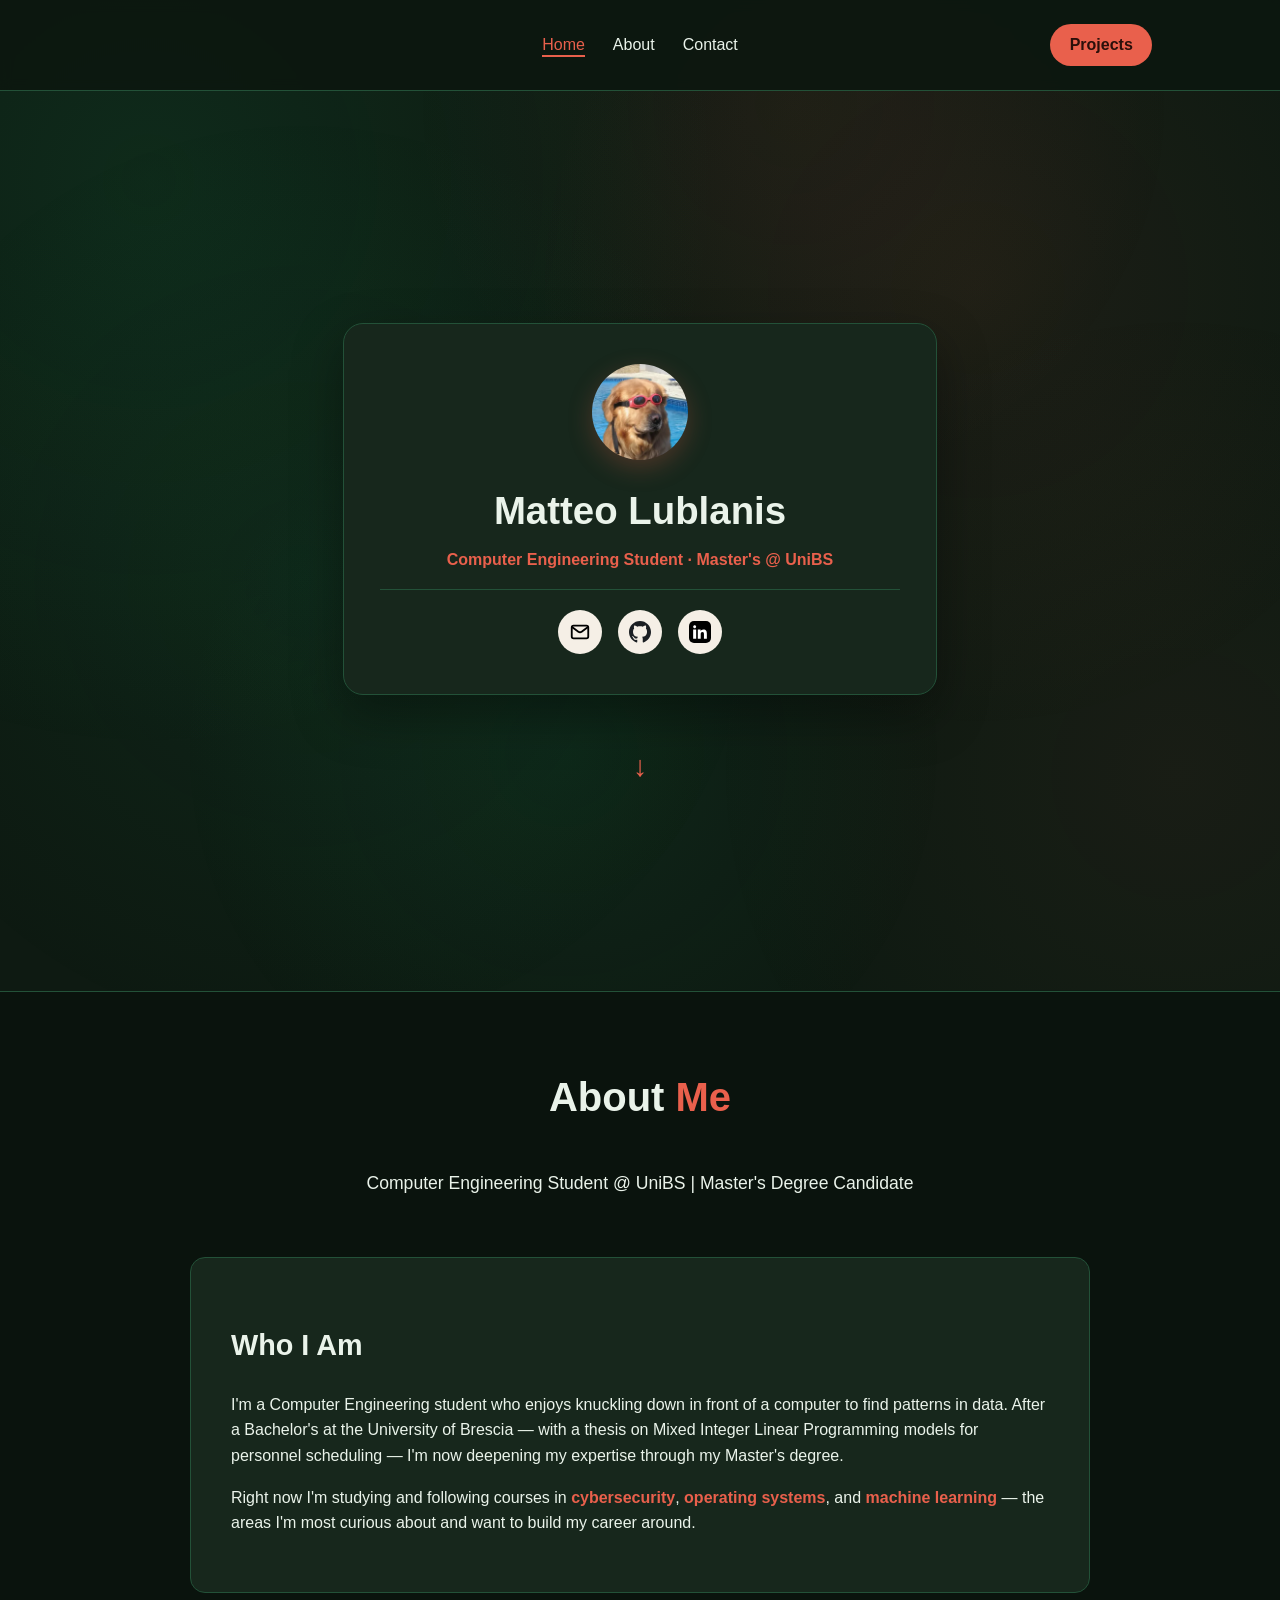
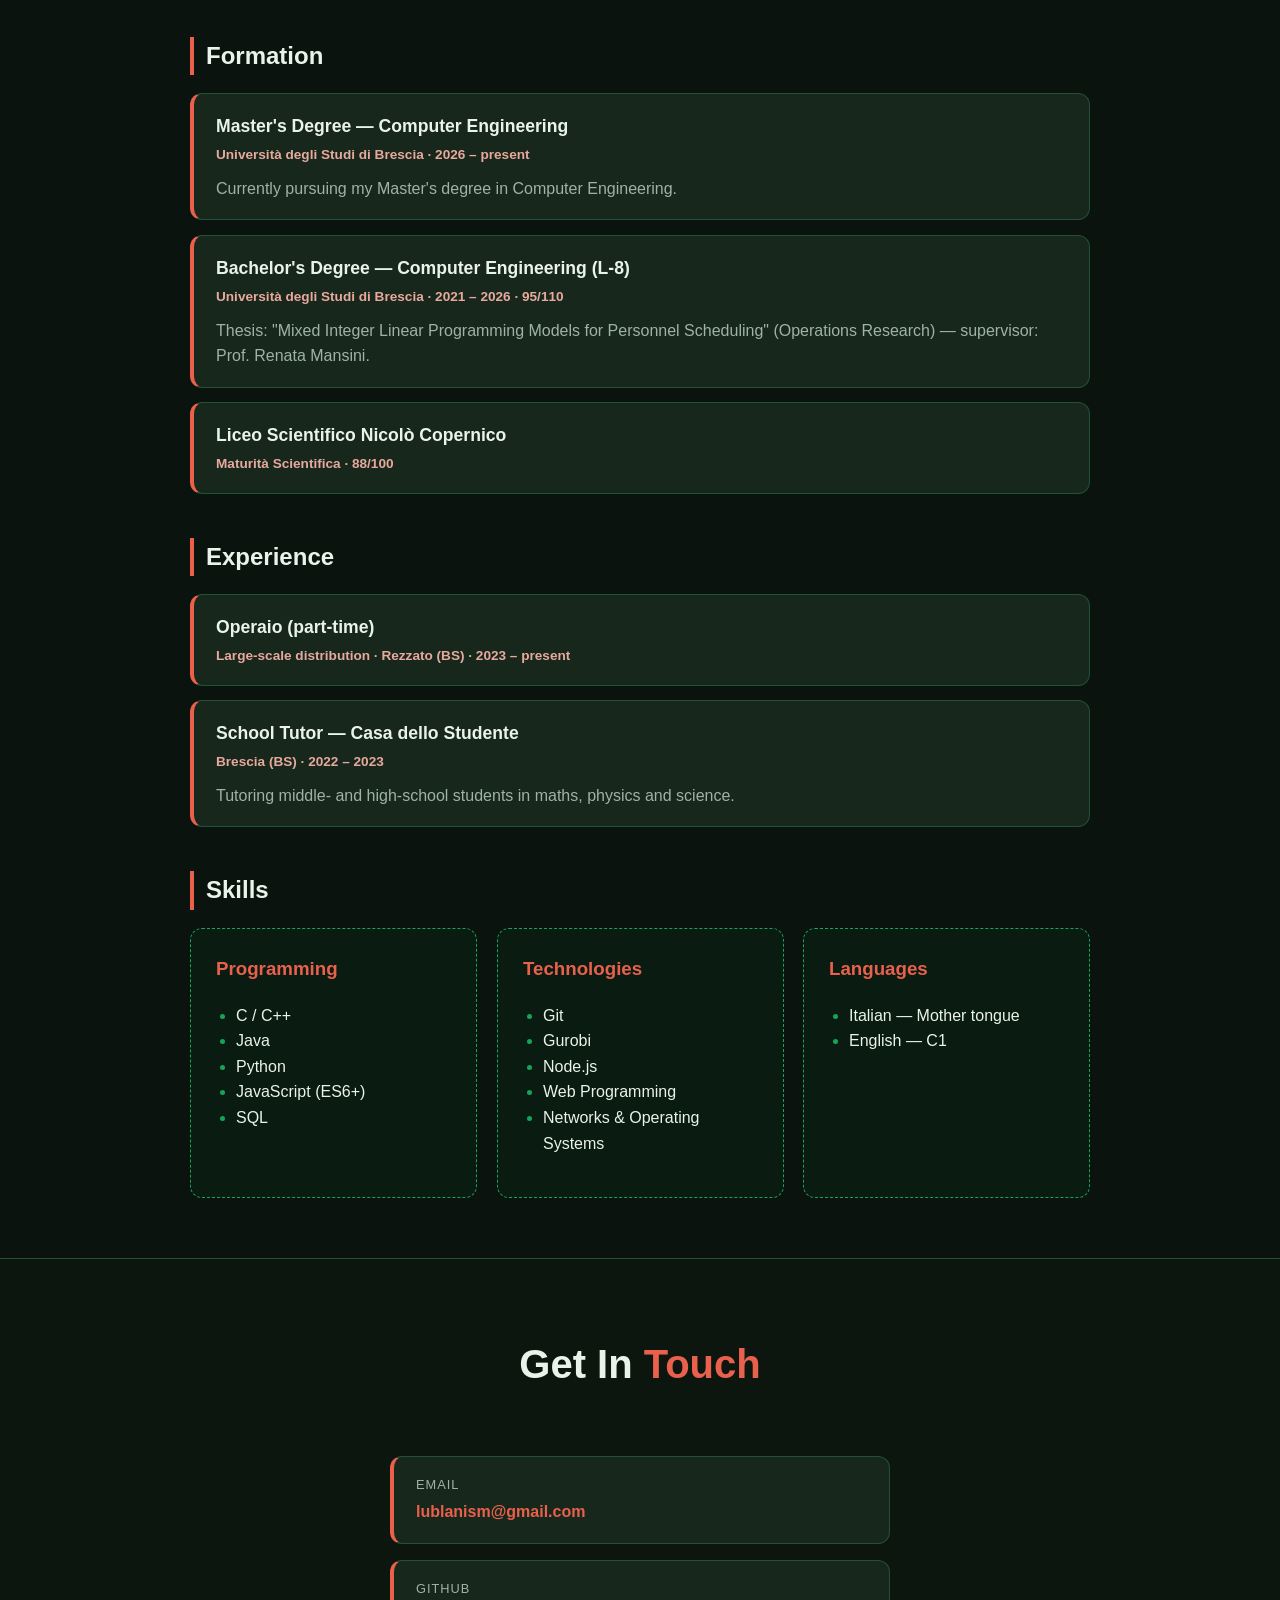
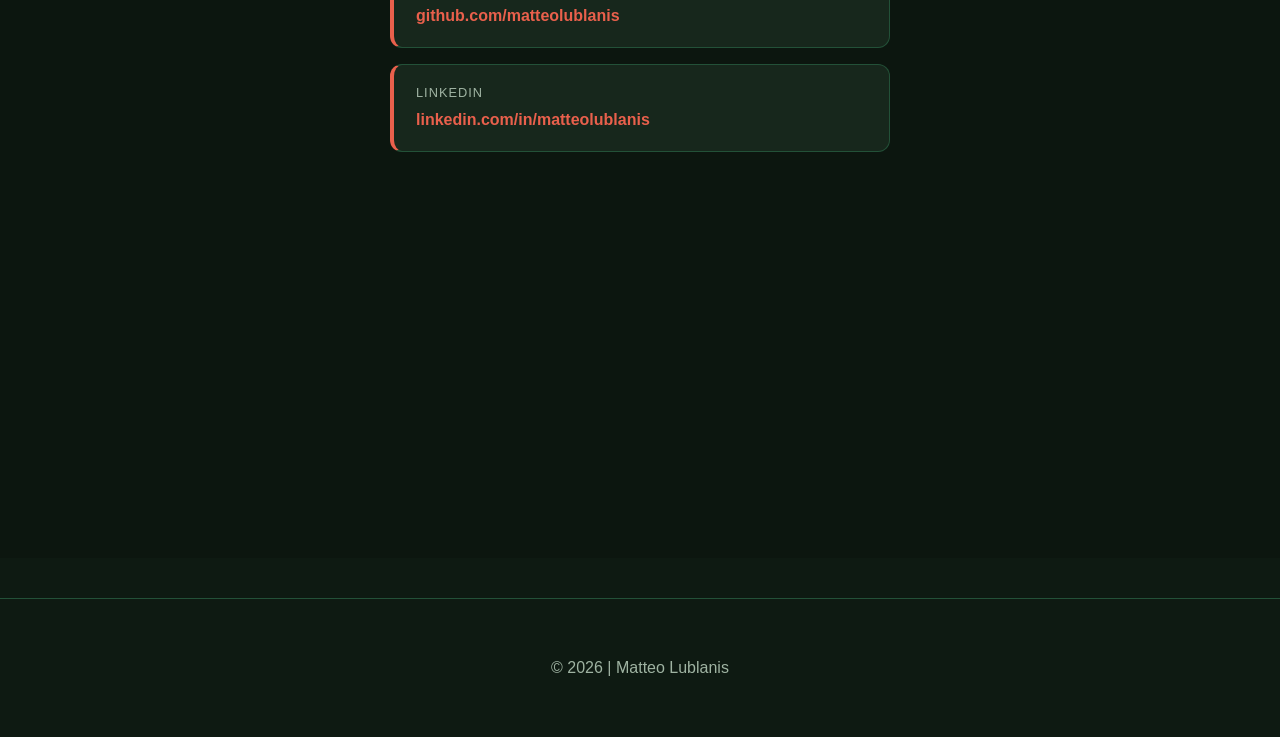
==== commit 8d6ef71e: "Aggiunta immagine, da capire se in futuro metterò una mia foto o meno" ====
--- a/index.html
+++ b/index.html
@@ -19,7 +19,7 @@
 
     <header id="home" class="panel">
         <div class="hero-card">
-            <div class="hero-avatar" aria-hidden="true">ML</div>
+            <img src="icons/psbattle-this-dog-with-swimming-goggles-v0-9736mhqc9kqx.webp" alt="Hero Avatar" class="hero-avatar">
             <h1>Matteo Lublanis</h1>
             <p class="hero-role">Computer Engineering Student · Master's @ UniBS</p>
             <div class="hero-socials">
--- a/style.css
+++ b/style.css
@@ -359,8 +359,6 @@
 .card h3 { margin-top: 0; color: var(--text); }
 .card p { color: var(--muted); }
 
-.card:hover { transform: translateY(-5px); border-left-color: var(--coral-dark); }
-
 .tag {
     display: inline-block;
     font-size: 0.75rem;
@@ -429,7 +427,7 @@
     margin-bottom: 14px;
     transition: transform 0.3s ease, border-color 0.3s ease;
 }
-.entry:hover { transform: translateX(5px); border-left-color: var(--coral-dark); }
+
 .entry h4 { margin: 0 0 4px; font-size: 1.1rem; }
 .entry .meta { display: block; color: var(--coral-soft); font-size: 0.85rem; font-weight: 600; }
 .entry p { margin: 10px 0 0; color: var(--muted); }
@@ -474,8 +472,6 @@
     margin-bottom: 16px;
     transition: transform 0.3s ease;
 }
-
-.contact-list li:hover { transform: translateX(5px); }
 
 .contact-list .label {
     display: block;
